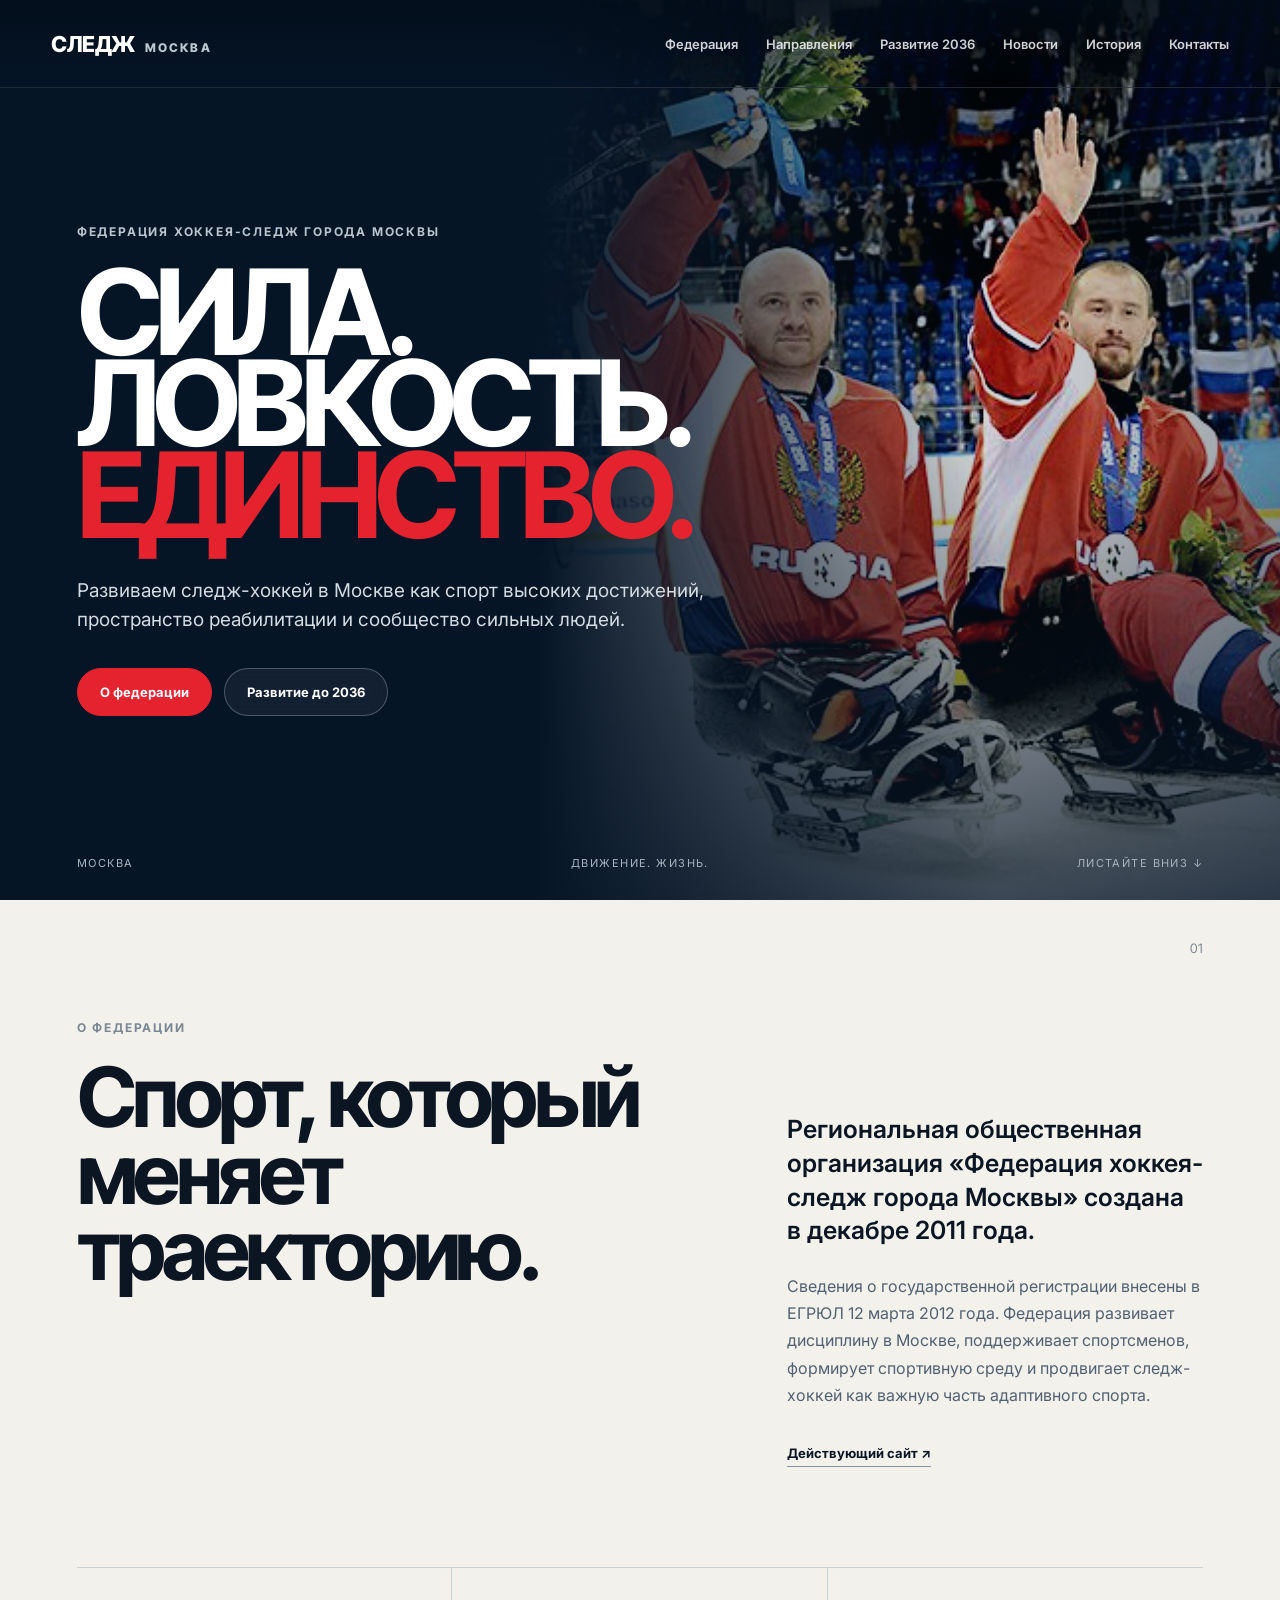
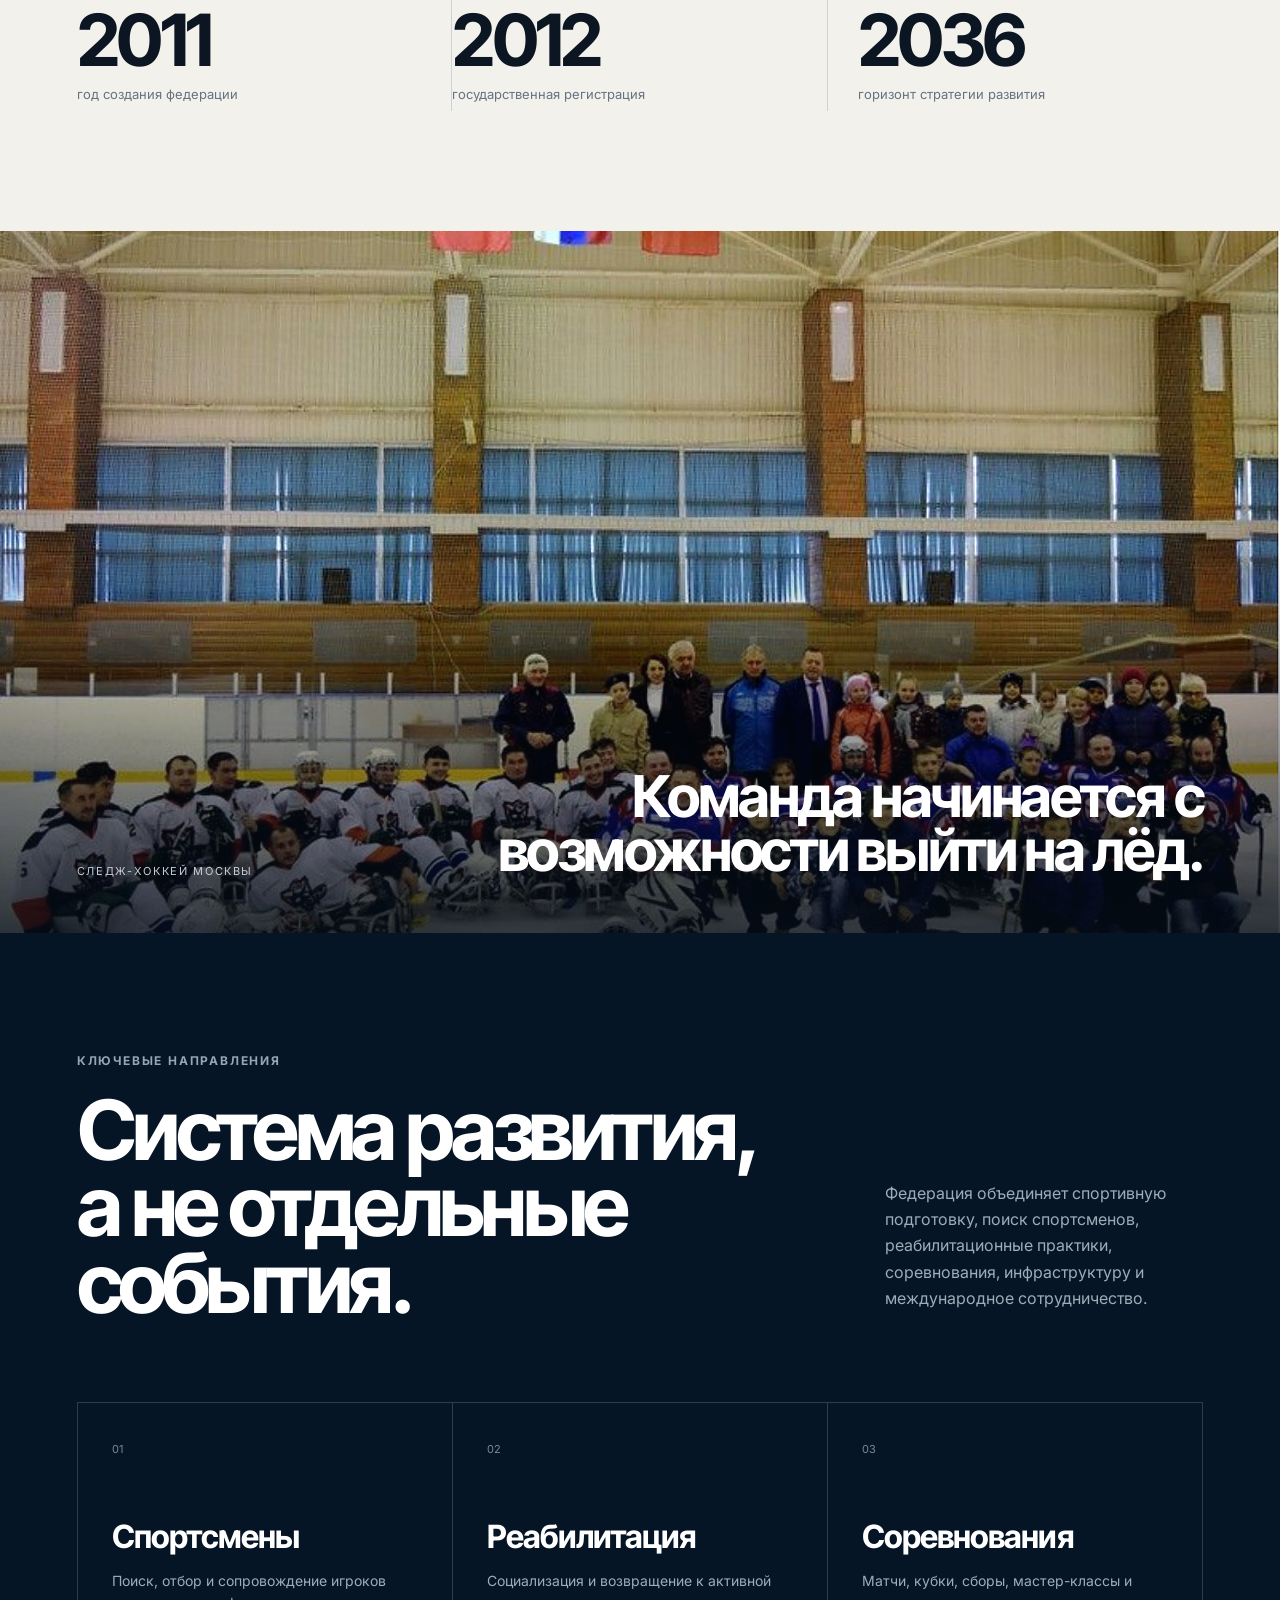
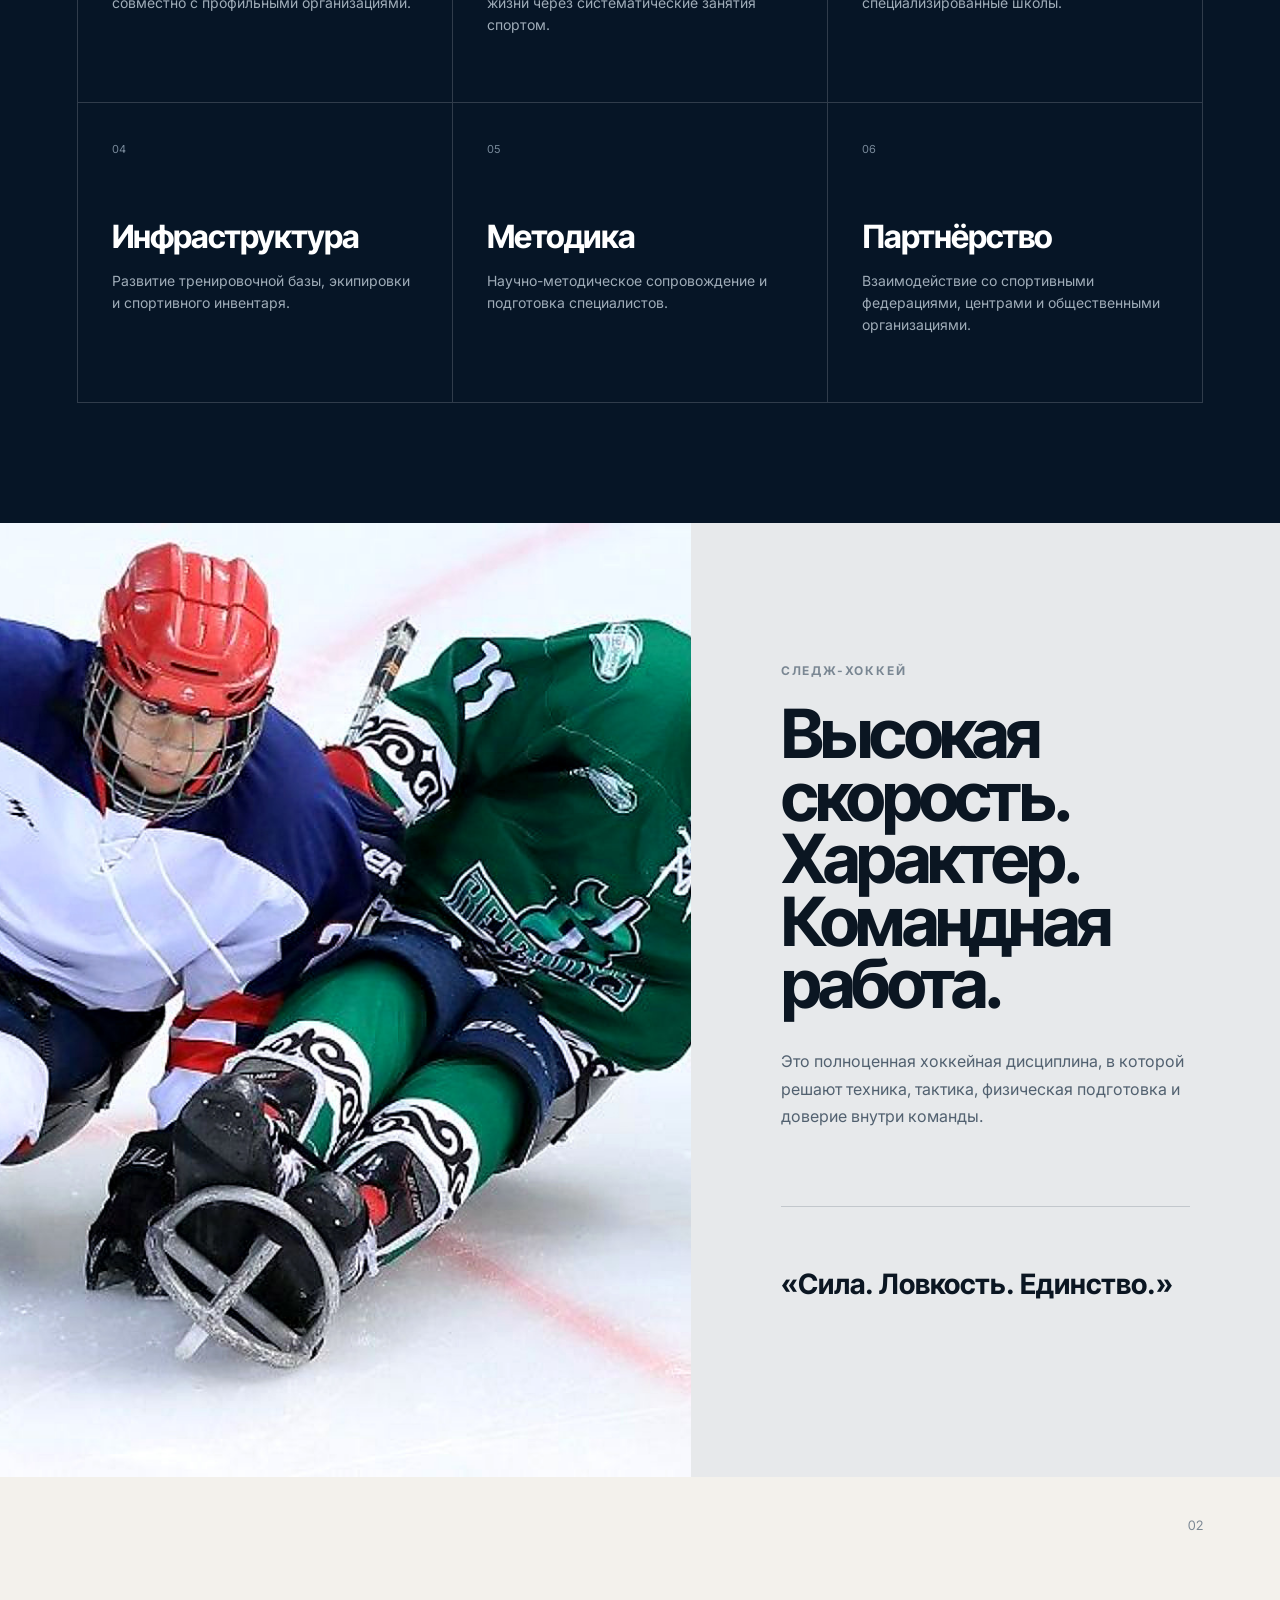
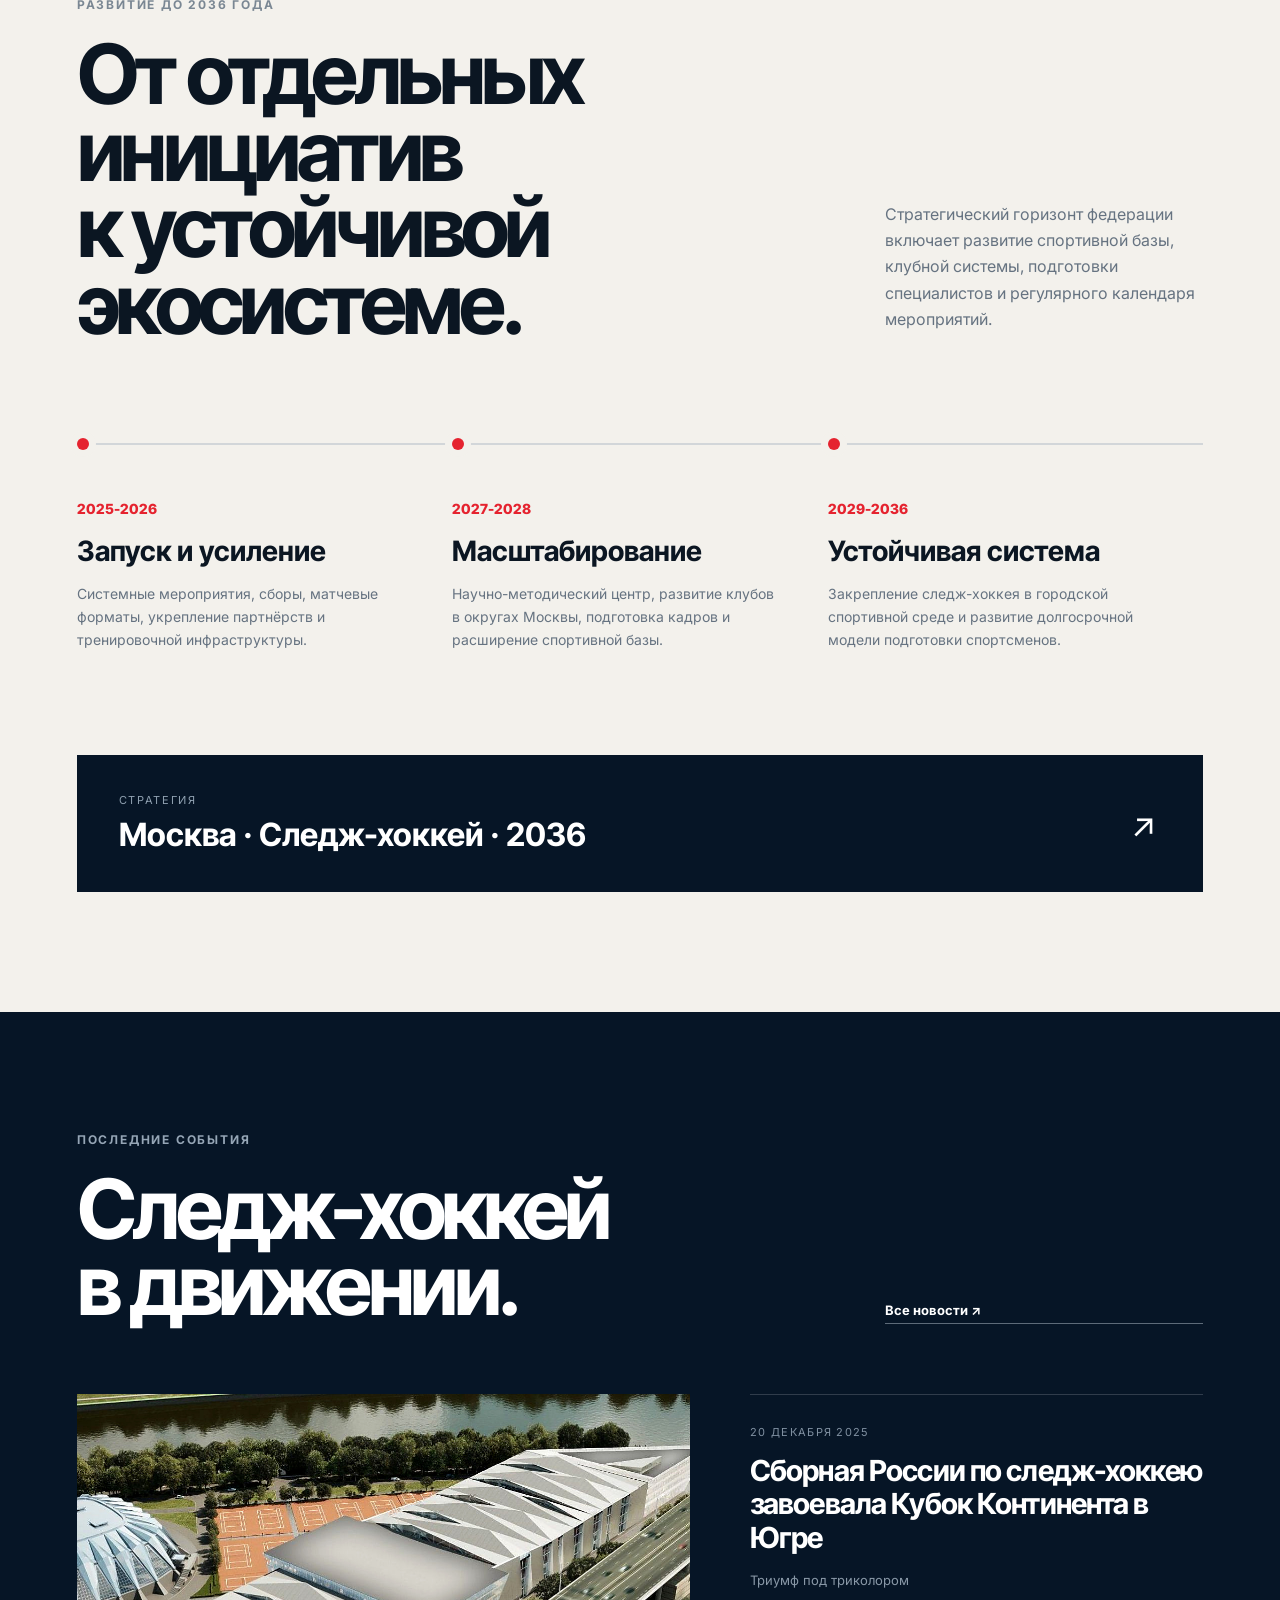
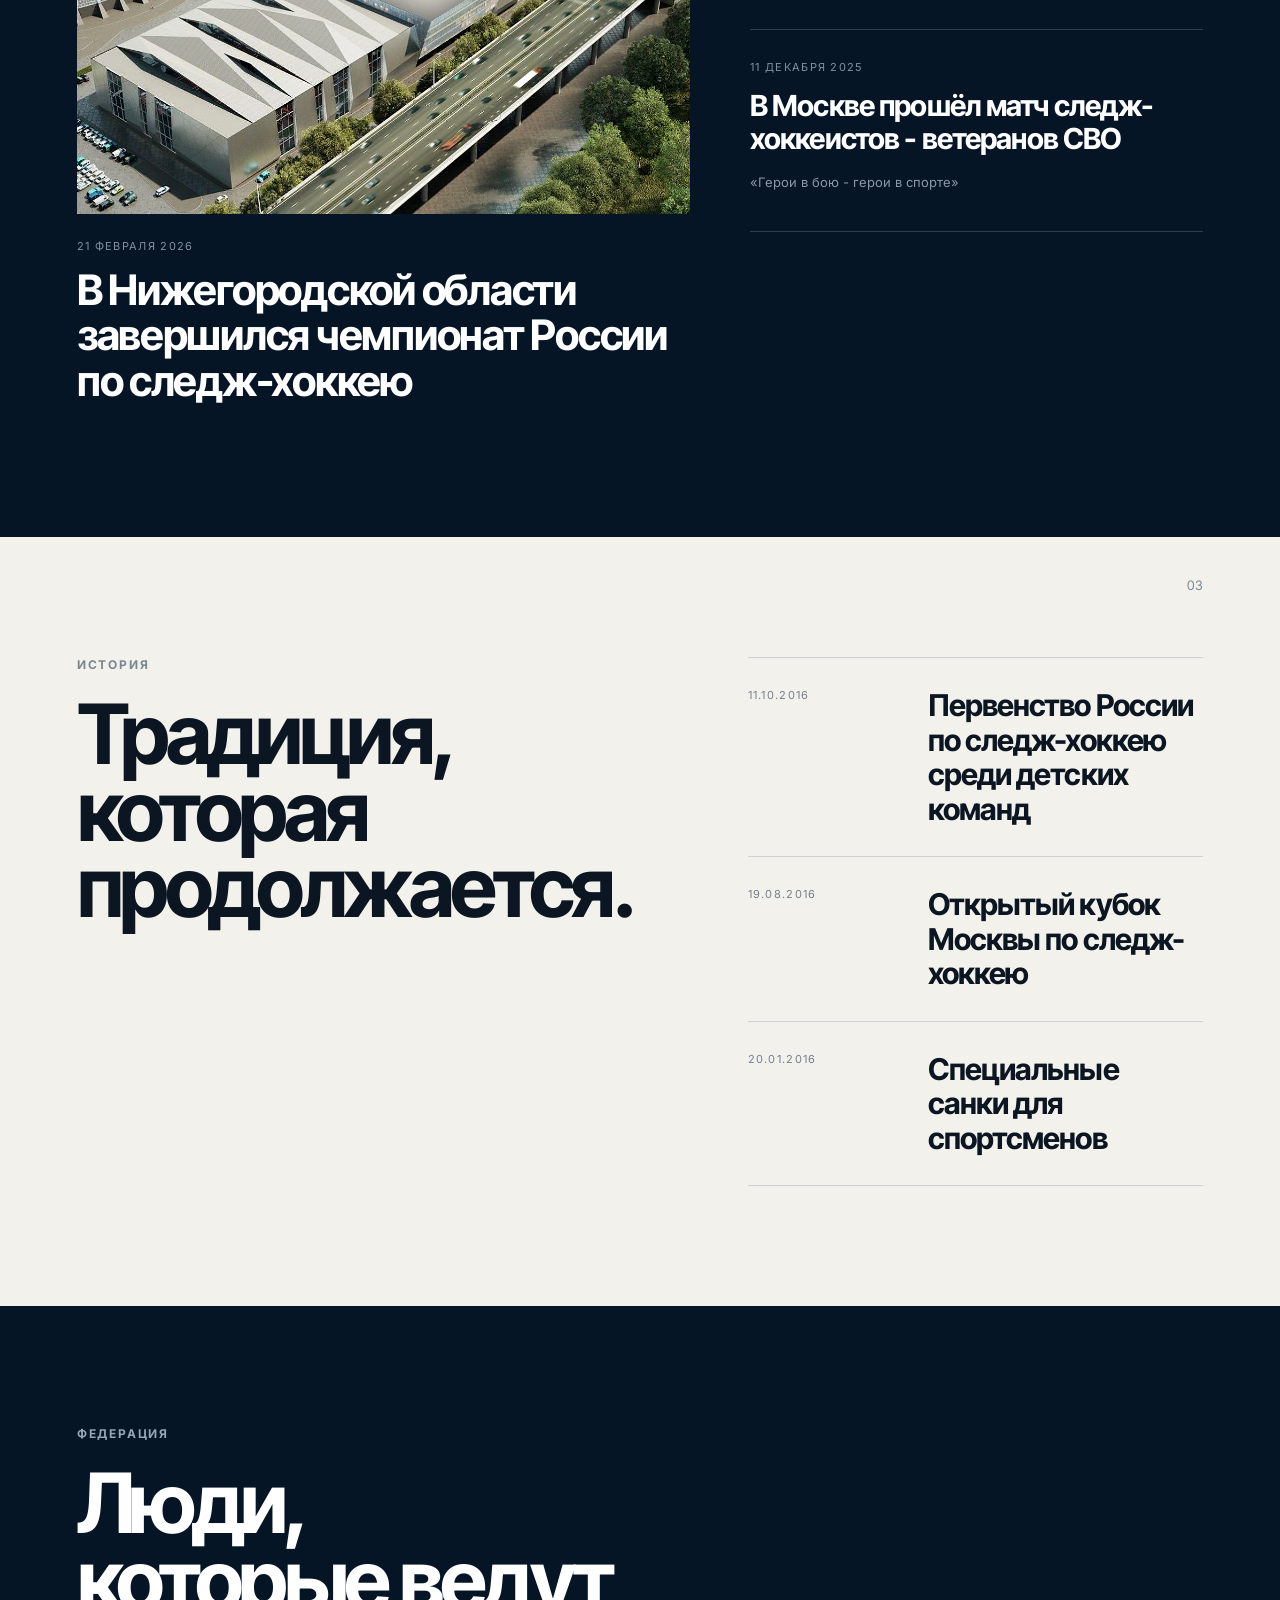
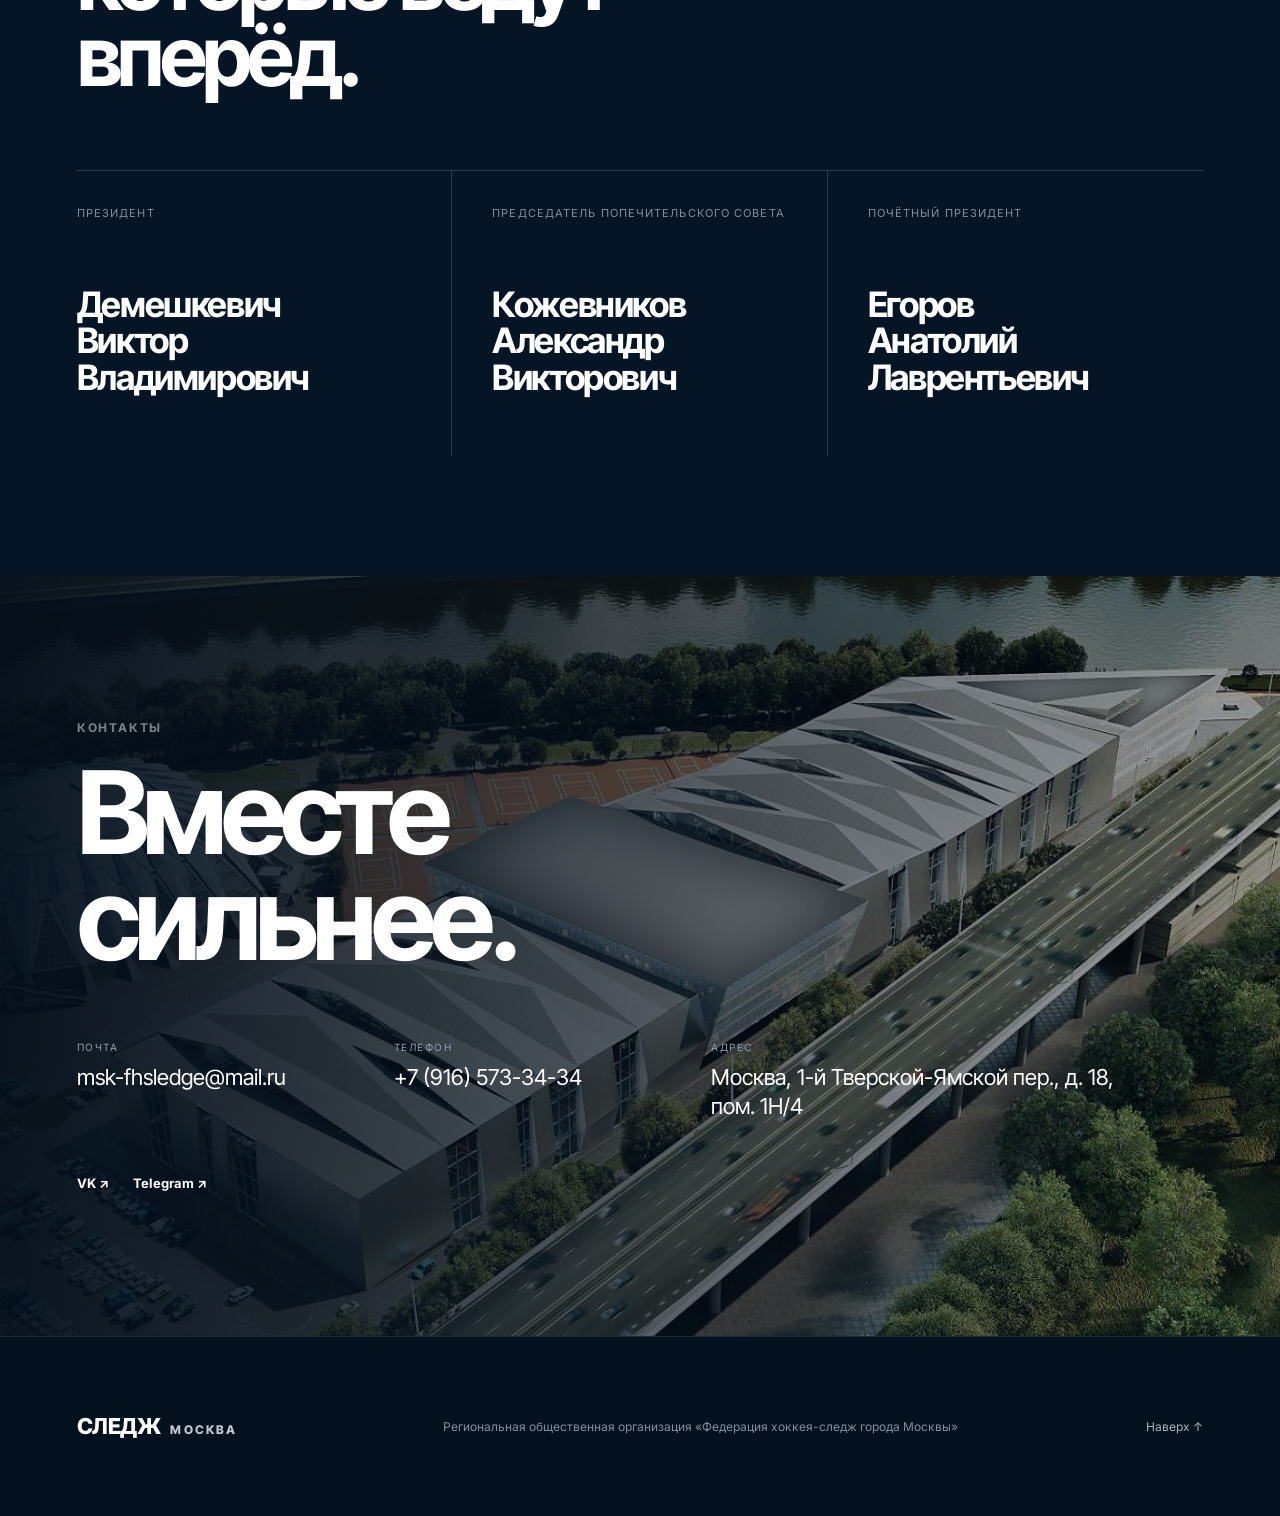
==== index.html @ ad885476 "Add files via upload" ====
<!doctype html>
<html lang="ru">
<head>
  <meta charset="utf-8">
  <meta name="viewport" content="width=device-width, initial-scale=1">
  <meta name="theme-color" content="#061526">
  <meta name="description" content="Федерация хоккея-следж города Москвы. Спорт, развитие, равные возможности.">
  <title>Федерация хоккея-следж города Москвы</title>
  <link rel="preconnect" href="https://fonts.googleapis.com">
  <link rel="preconnect" href="https://fonts.gstatic.com" crossorigin>
  <link href="https://fonts.googleapis.com/css2?family=Inter:wght@400;500;600;700&family=Inter+Tight:wght@500;600;700;800&display=swap" rel="stylesheet">
  <link rel="stylesheet" href="style.css">
</head>
<body>
  <header class="site-header" id="top">
    <a class="brand" href="#top" aria-label="На главную">
      <span class="brand-mark">СЛЕДЖ</span>
      <span class="brand-sub">МОСКВА</span>
    </a>
    <button class="menu-toggle" aria-label="Открыть меню" aria-expanded="false">
      <span></span><span></span>
    </button>
    <nav class="nav">
      <a href="#federation">Федерация</a>
      <a href="#directions">Направления</a>
      <a href="#development">Развитие 2036</a>
      <a href="#news">Новости</a>
      <a href="#history">История</a>
      <a href="#contacts">Контакты</a>
    </nav>
  </header>

  <main>
    <section class="hero">
      <div class="hero-media">
        <img src="hero.jpeg" alt="Следж-хоккей">
        <div class="hero-shade"></div>
      </div>
      <div class="hero-content reveal">
        <div class="eyebrow">Федерация хоккея-следж города Москвы</div>
        <h1>Сила.<br>Ловкость.<br><span>Единство.</span></h1>
        <p class="hero-lead">Развиваем следж-хоккей в Москве как спорт высоких достижений, пространство реабилитации и сообщество сильных людей.</p>
        <div class="hero-actions">
          <a class="btn btn-primary" href="#federation">О федерации</a>
          <a class="btn btn-ghost" href="#development">Развитие до 2036</a>
        </div>
      </div>
      <div class="hero-bottom">
        <span>Москва</span>
        <span>Движение. Жизнь.</span>
        <span class="scroll-note">Листайте вниз ↓</span>
      </div>
    </section>

    <section class="statement section-light" id="federation">
      <div class="section-number">01</div>
      <div class="statement-grid">
        <div class="reveal">
          <div class="kicker">О федерации</div>
          <h2>Спорт, который<br>меняет траекторию.</h2>
        </div>
        <div class="statement-copy reveal">
          <p class="lead">Региональная общественная организация «Федерация хоккея-следж города Москвы» создана в декабре 2011 года.</p>
          <p>Сведения о государственной регистрации внесены в ЕГРЮЛ 12 марта 2012 года. Федерация развивает дисциплину в Москве, поддерживает спортсменов, формирует спортивную среду и продвигает следж-хоккей как важную часть адаптивного спорта.</p>
          <a class="text-link" href="https://следж-хоккей-москва.рф" target="_blank" rel="noopener">Действующий сайт ↗</a>
        </div>
      </div>

      <div class="facts reveal">
        <article><strong>2011</strong><span>год создания федерации</span></article>
        <article><strong>2012</strong><span>государственная регистрация</span></article>
        <article><strong>2036</strong><span>горизонт стратегии развития</span></article>
      </div>
    </section>

    <section class="image-break">
      <img src="team.jpeg" alt="Команда следж-хоккея">
      <div class="image-break-caption reveal">
        <span>Следж-хоккей Москвы</span>
        <strong>Команда начинается с возможности выйти на лёд.</strong>
      </div>
    </section>

    <section class="directions section-dark" id="directions">
      <div class="section-head reveal">
        <div>
          <div class="kicker">Ключевые направления</div>
          <h2>Система развития,<br>а не отдельные события.</h2>
        </div>
        <p>Федерация объединяет спортивную подготовку, поиск спортсменов, реабилитационные практики, соревнования, инфраструктуру и международное сотрудничество.</p>
      </div>

      <div class="direction-grid">
        <article class="direction-card reveal"><span>01</span><h3>Спортсмены</h3><p>Поиск, отбор и сопровождение игроков совместно с профильными организациями.</p></article>
        <article class="direction-card reveal"><span>02</span><h3>Реабилитация</h3><p>Социализация и возвращение к активной жизни через систематические занятия спортом.</p></article>
        <article class="direction-card reveal"><span>03</span><h3>Соревнования</h3><p>Матчи, кубки, сборы, мастер-классы и специализированные школы.</p></article>
        <article class="direction-card reveal"><span>04</span><h3>Инфраструктура</h3><p>Развитие тренировочной базы, экипировки и спортивного инвентаря.</p></article>
        <article class="direction-card reveal"><span>05</span><h3>Методика</h3><p>Научно-методическое сопровождение и подготовка специалистов.</p></article>
        <article class="direction-card reveal"><span>06</span><h3>Партнёрство</h3><p>Взаимодействие со спортивными федерациями, центрами и общественными организациями.</p></article>
      </div>
    </section>

    <section class="feature-split">
      <div class="feature-image">
        <img src="action.jpeg" alt="Игра в следж-хоккей">
      </div>
      <div class="feature-copy reveal">
        <div class="kicker">Следж-хоккей</div>
        <h2>Высокая скорость.<br>Характер.<br>Командная работа.</h2>
        <p>Это полноценная хоккейная дисциплина, в которой решают техника, тактика, физическая подготовка и доверие внутри команды.</p>
        <div class="feature-line"></div>
        <p class="feature-quote">«Сила. Ловкость. Единство.»</p>
      </div>
    </section>

    <section class="development section-light" id="development">
      <div class="section-number">02</div>
      <div class="section-head reveal">
        <div>
          <div class="kicker">Развитие до 2036 года</div>
          <h2>От отдельных инициатив<br>к устойчивой экосистеме.</h2>
        </div>
        <p>Стратегический горизонт федерации включает развитие спортивной базы, клубной системы, подготовки специалистов и регулярного календаря мероприятий.</p>
      </div>

      <div class="timeline reveal">
        <div class="timeline-line"></div>
        <article>
          <span class="year">2025-2026</span>
          <h3>Запуск и усиление</h3>
          <p>Системные мероприятия, сборы, матчевые форматы, укрепление партнёрств и тренировочной инфраструктуры.</p>
        </article>
        <article>
          <span class="year">2027-2028</span>
          <h3>Масштабирование</h3>
          <p>Научно-методический центр, развитие клубов в округах Москвы, подготовка кадров и расширение спортивной базы.</p>
        </article>
        <article>
          <span class="year">2029-2036</span>
          <h3>Устойчивая система</h3>
          <p>Закрепление следж-хоккея в городской спортивной среде и развитие долгосрочной модели подготовки спортсменов.</p>
        </article>
      </div>

      <a class="strategy-banner reveal" href="#contacts">
        <div>
          <span>Стратегия</span>
          <strong>Москва · Следж-хоккей · 2036</strong>
        </div>
        <span class="strategy-arrow">↗</span>
      </a>
    </section>

    <section class="news section-dark" id="news">
      <div class="section-head reveal">
        <div>
          <div class="kicker">Последние события</div>
          <h2>Следж-хоккей<br>в движении.</h2>
        </div>
        <a class="text-link inverse" href="https://следж-хоккей-москва.рф/category/novosti/" target="_blank" rel="noopener">Все новости ↗</a>
      </div>
      <div class="news-grid">
        <article class="news-main reveal">
          <div class="news-image"><img src="arena.jpeg" alt="Ледовая арена"></div>
          <div class="news-meta">21 февраля 2026</div>
          <h3>В Нижегородской области завершился чемпионат России по следж-хоккею</h3>
        </article>
        <div class="news-side">
          <article class="news-card reveal">
            <div class="news-meta">20 декабря 2025</div>
            <h3>Сборная России по следж-хоккею завоевала Кубок Континента в Югре</h3>
            <span>Триумф под триколором</span>
          </article>
          <article class="news-card reveal">
            <div class="news-meta">11 декабря 2025</div>
            <h3>В Москве прошёл матч следж-хоккеистов - ветеранов СВО</h3>
            <span>«Герои в бою - герои в спорте»</span>
          </article>
        </div>
      </div>
    </section>

    <section class="history section-light" id="history">
      <div class="section-number">03</div>
      <div class="history-layout">
        <div class="reveal">
          <div class="kicker">История</div>
          <h2>Традиция,<br>которая продолжается.</h2>
        </div>
        <div class="history-list">
          <article class="reveal">
            <span>11.10.2016</span>
            <h3>Первенство России по следж-хоккею среди детских команд</h3>
          </article>
          <article class="reveal">
            <span>19.08.2016</span>
            <h3>Открытый кубок Москвы по следж-хоккею</h3>
          </article>
          <article class="reveal">
            <span>20.01.2016</span>
            <h3>Специальные санки для спортсменов</h3>
          </article>
        </div>
      </div>
    </section>

    <section class="leadership section-dark">
      <div class="section-head reveal">
        <div>
          <div class="kicker">Федерация</div>
          <h2>Люди,<br>которые ведут вперёд.</h2>
        </div>
      </div>
      <div class="people-grid">
        <article class="person reveal"><span>Президент</span><h3>Демешкевич<br>Виктор Владимирович</h3></article>
        <article class="person reveal"><span>Председатель Попечительского совета</span><h3>Кожевников<br>Александр Викторович</h3></article>
        <article class="person reveal"><span>Почётный президент</span><h3>Егоров<br>Анатолий Лаврентьевич</h3></article>
      </div>
    </section>

    <section class="contact-hero" id="contacts">
      <img src="arena.jpeg" alt="Ледовая арена">
      <div class="contact-overlay"></div>
      <div class="contact-inner reveal">
        <div class="kicker">Контакты</div>
        <h2>Вместе<br>сильнее.</h2>
        <div class="contact-grid">
          <div><span>Почта</span><a href="mailto:msk-fhsledge@mail.ru">msk-fhsledge@mail.ru</a></div>
          <div><span>Телефон</span><a href="tel:+79165733434">+7 (916) 573-34-34</a></div>
          <div><span>Адрес</span><p>Москва, 1-й Тверской-Ямской пер., д. 18, пом. 1Н/4</p></div>
        </div>
        <div class="socials">
          <a href="https://vk.com/sledgehockeymoscow" target="_blank" rel="noopener">VK ↗</a>
          <a href="https://t.me/sledgehockeymoscow" target="_blank" rel="noopener">Telegram ↗</a>
        </div>
      </div>
    </section>
  </main>

  <footer>
    <a class="brand footer-brand" href="#top"><span class="brand-mark">СЛЕДЖ</span><span class="brand-sub">МОСКВА</span></a>
    <p>Региональная общественная организация «Федерация хоккея-следж города Москвы»</p>
    <a href="#top">Наверх ↑</a>
  </footer>
  <script src="script.js"></script>
</body>
</html>
---- style.css ----
:root{
  --navy:#061526;
  --navy2:#0a213b;
  --paper:#f3f1ec;
  --white:#ffffff;
  --red:#e5232f;
  --muted:#a9b4c0;
  --ink:#0b1622;
  --line:rgba(255,255,255,.17);
  --max:1440px;
}
*{box-sizing:border-box}
html{scroll-behavior:smooth}
body{margin:0;background:var(--navy);color:var(--white);font-family:Inter,Arial,sans-serif;overflow-x:hidden}
a{color:inherit;text-decoration:none}
img{display:block;width:100%;height:100%;object-fit:cover}
.site-header{position:fixed;z-index:1000;top:0;left:0;width:100%;height:88px;display:flex;align-items:center;justify-content:space-between;padding:0 4vw;border-bottom:1px solid rgba(255,255,255,.12);transition:.35s;background:linear-gradient(180deg,rgba(2,12,23,.7),rgba(2,12,23,0))}
.site-header.scrolled{height:72px;background:rgba(6,21,38,.92);backdrop-filter:blur(18px)}
.brand{display:flex;align-items:baseline;gap:10px;font-family:"Inter Tight",sans-serif;font-weight:800;letter-spacing:-.03em}
.brand-mark{font-size:22px}.brand-sub{font-size:12px;letter-spacing:.18em;color:#bdc8d3}
.nav{display:flex;gap:28px;font-size:13px;font-weight:600}
.nav a{opacity:.82;transition:.25s}.nav a:hover{opacity:1;color:#fff}
.menu-toggle{display:none;background:none;border:0;width:42px;height:42px;padding:8px}
.menu-toggle span{display:block;height:1px;background:white;margin:8px 0}

.hero{min-height:100vh;position:relative;display:flex;align-items:center;padding:140px 6vw 100px;overflow:hidden}
.hero-media{position:absolute;inset:0 0 0 42%;z-index:0}
.hero-media img{filter:saturate(.82) contrast(1.06)}
.hero-shade{position:absolute;inset:0;background:linear-gradient(90deg,var(--navy) 0%,rgba(6,21,38,.78) 18%,rgba(6,21,38,.16) 62%,rgba(6,21,38,.42) 100%),linear-gradient(0deg,rgba(6,21,38,.75),transparent 50%)}
.hero-content{position:relative;z-index:2;width:min(820px,66vw)}
.eyebrow,.kicker{text-transform:uppercase;letter-spacing:.15em;font-size:12px;font-weight:700;color:#bac5d0}
.hero h1{font-family:"Inter Tight",sans-serif;font-size:clamp(72px,9.3vw,160px);line-height:.77;letter-spacing:-.065em;margin:28px 0 34px;text-transform:uppercase}
.hero h1 span{color:var(--red)}
.hero-lead{max-width:650px;font-size:19px;line-height:1.55;color:#d4dbe2}
.hero-actions{display:flex;gap:12px;margin-top:34px}
.btn{padding:15px 22px;border-radius:999px;font-size:13px;font-weight:700;border:1px solid rgba(255,255,255,.25)}
.btn-primary{background:var(--red);border-color:var(--red)}
.btn-ghost{background:rgba(255,255,255,.05);backdrop-filter:blur(8px)}
.hero-bottom{position:absolute;z-index:2;bottom:30px;left:6vw;right:6vw;display:grid;grid-template-columns:1fr 1fr 1fr;font-size:11px;text-transform:uppercase;letter-spacing:.13em;color:#a9b4c0}.hero-bottom span:nth-child(2){text-align:center}.scroll-note{text-align:right}

.section-light{background:var(--paper);color:var(--ink)}
.section-dark{background:var(--navy);color:white}
.statement,.directions,.development,.news,.history,.leadership{padding:120px 6vw;position:relative}
.section-number{position:absolute;right:6vw;top:40px;font-family:"Inter Tight";font-size:13px;color:#7a8793}
.statement-grid{max-width:var(--max);margin:auto;display:grid;grid-template-columns:1.05fr .75fr;gap:10vw;align-items:start}
.kicker{color:#7a8793;margin-bottom:24px}
.section-dark .kicker{color:#96a6b6}
h2{font-family:"Inter Tight",sans-serif;font-size:clamp(48px,6.5vw,104px);line-height:.92;letter-spacing:-.055em;margin:0}
.statement-copy{padding-top:68px;max-width:610px}
.statement-copy p{font-size:16px;line-height:1.7;color:#526170}
.statement-copy .lead{font-size:25px;line-height:1.35;color:var(--ink);font-weight:600}
.text-link{display:inline-block;margin-top:20px;font-weight:700;font-size:13px;border-bottom:1px solid #8793a0;padding-bottom:5px}
.text-link.inverse{border-color:#5d6b79}
.facts{max-width:var(--max);margin:100px auto 0;display:grid;grid-template-columns:repeat(3,1fr);border-top:1px solid #cdd2d6}
.facts article{padding:28px 30px 8px 0;border-right:1px solid #cdd2d6}
.facts article:last-child{border-right:0;padding-left:30px}
.facts strong{display:block;font-family:"Inter Tight";font-size:72px;letter-spacing:-.05em}
.facts span{font-size:13px;color:#657381}

.image-break{height:78vh;min-height:650px;position:relative}
.image-break:after{content:"";position:absolute;inset:0;background:linear-gradient(0deg,rgba(4,13,23,.8),transparent 55%)}
.image-break-caption{position:absolute;z-index:2;left:6vw;right:6vw;bottom:55px;display:flex;justify-content:space-between;align-items:end}
.image-break-caption span{text-transform:uppercase;font-size:11px;letter-spacing:.15em;color:#c4ced8}
.image-break-caption strong{max-width:750px;text-align:right;font-family:"Inter Tight";font-size:clamp(32px,4.5vw,70px);line-height:.95;letter-spacing:-.04em}

.section-head{max-width:var(--max);margin:auto;display:grid;grid-template-columns:1fr .45fr;gap:8vw;align-items:end}
.section-head>p{font-size:16px;line-height:1.65;color:#9facb8;margin:0 0 10px}
.section-light .section-head>p{color:#667381}
.direction-grid{max-width:var(--max);margin:80px auto 0;display:grid;grid-template-columns:repeat(3,1fr);border-top:1px solid var(--line);border-left:1px solid var(--line)}
.direction-card{min-height:300px;padding:34px;border-right:1px solid var(--line);border-bottom:1px solid var(--line);transition:.35s}
.direction-card:hover{background:#0b2440;transform:translateY(-4px)}
.direction-card>span{font-size:11px;color:#778899}
.direction-card h3{font-family:"Inter Tight";font-size:32px;margin:60px 0 14px;letter-spacing:-.03em}
.direction-card p{color:#9facb8;line-height:1.6;font-size:14px;max-width:340px}

.feature-split{display:grid;grid-template-columns:1.08fr .92fr;min-height:850px;background:#e7e9eb;color:var(--ink)}
.feature-image{min-height:700px}
.feature-copy{padding:11vw 7vw;display:flex;flex-direction:column;justify-content:center}
.feature-copy h2{font-size:clamp(48px,5.3vw,82px)}
.feature-copy>p{margin-top:34px;color:#526170;line-height:1.7;max-width:600px}
.feature-line{height:1px;background:#c2c7cc;margin:60px 0 20px}
.feature-quote{font-family:"Inter Tight";font-size:28px!important;color:var(--ink)!important;font-weight:700}

.timeline{max-width:var(--max);margin:90px auto 0;display:grid;grid-template-columns:repeat(3,1fr);position:relative;padding-top:35px}
.timeline-line{position:absolute;top:10px;left:0;right:0;height:2px;background:#d2d6d9}
.timeline article{padding:30px 50px 20px 0;position:relative}
.timeline article:before{content:"";position:absolute;width:12px;height:12px;border-radius:50%;background:var(--red);top:-30px;left:0;box-shadow:0 0 0 7px var(--paper)}
.year{font-family:"Inter Tight";font-size:14px;font-weight:800;color:var(--red)}
.timeline h3{font-family:"Inter Tight";font-size:28px;margin:16px 0 12px}
.timeline p{font-size:14px;line-height:1.65;color:#667381}
.strategy-banner{max-width:var(--max);margin:70px auto 0;background:var(--navy);color:white;padding:38px 42px;display:flex;justify-content:space-between;align-items:center;transition:.3s}
.strategy-banner:hover{background:#0a213b}
.strategy-banner span{display:block;font-size:11px;text-transform:uppercase;letter-spacing:.15em;color:#8fa0b0}
.strategy-banner strong{display:block;font-family:"Inter Tight";font-size:32px;margin-top:8px}
.strategy-arrow{font-size:34px!important;color:white!important}

.news-grid{max-width:var(--max);margin:70px auto 0;display:grid;grid-template-columns:1.15fr .85fr;gap:60px}
.news-image{height:420px;overflow:hidden}
.news-main img{transition:transform .7s}.news-main:hover img{transform:scale(1.035)}
.news-meta{font-size:11px;letter-spacing:.12em;text-transform:uppercase;color:#8090a1;margin-top:25px}
.news-main h3,.news-card h3{font-family:"Inter Tight";letter-spacing:-.03em}
.news-main h3{font-size:42px;line-height:1.08;margin:14px 0}
.news-side{border-top:1px solid var(--line)}
.news-card{padding:30px 0 40px;border-bottom:1px solid var(--line)}
.news-card .news-meta{margin-top:0}
.news-card h3{font-size:29px;line-height:1.15;margin:15px 0}
.news-card span{font-size:13px;color:#8998a7}

.history-layout{max-width:var(--max);margin:auto;display:grid;grid-template-columns:.8fr 1.2fr;gap:9vw}
.history-list{border-top:1px solid #cdd2d6}
.history-list article{padding:30px 0;border-bottom:1px solid #cdd2d6;display:grid;grid-template-columns:150px 1fr;gap:30px}
.history-list span{font-size:11px;letter-spacing:.12em;color:#71808e}
.history-list h3{font-family:"Inter Tight";font-size:30px;line-height:1.15;margin:0;letter-spacing:-.03em}

.people-grid{max-width:var(--max);margin:75px auto 0;display:grid;grid-template-columns:repeat(3,1fr);border-top:1px solid var(--line)}
.person{padding:30px 40px 60px 0;border-right:1px solid var(--line);min-height:260px}
.person:nth-child(n+2){padding-left:40px}
.person:last-child{border-right:0}
.person span{font-size:11px;text-transform:uppercase;letter-spacing:.1em;color:#7f90a1}
.person h3{font-family:"Inter Tight";font-size:35px;line-height:1.05;margin:65px 0 0;letter-spacing:-.04em}

.contact-hero{min-height:760px;position:relative;display:flex;align-items:center;padding:110px 6vw}
.contact-hero>img{position:absolute;inset:0}
.contact-overlay{position:absolute;inset:0;background:linear-gradient(90deg,rgba(4,15,28,.96),rgba(4,15,28,.68) 48%,rgba(4,15,28,.35))}
.contact-inner{position:relative;z-index:2;max-width:var(--max);width:100%;margin:auto}
.contact-inner h2{font-size:clamp(70px,9vw,140px)}
.contact-grid{margin-top:70px;display:grid;grid-template-columns:1fr 1fr 1.5fr;gap:40px;max-width:1050px}
.contact-grid span{font-size:10px;text-transform:uppercase;letter-spacing:.15em;color:#8fa0b1;display:block;margin-bottom:10px}
.contact-grid a,.contact-grid p{font-family:"Inter Tight";font-size:22px;margin:0;line-height:1.3}
.socials{display:flex;gap:24px;margin-top:55px;font-size:13px;font-weight:700}

footer{background:#03101e;min-height:180px;padding:45px 6vw;display:grid;grid-template-columns:1fr 2fr auto;align-items:center;gap:30px;border-top:1px solid rgba(255,255,255,.1)}
footer p{font-size:12px;line-height:1.6;color:#7f90a1;max-width:520px}
footer>a:last-child{font-size:12px;color:#a8b4c0}

.reveal{opacity:0;transform:translateY(28px);transition:opacity .75s ease,transform .75s ease}
.reveal.visible{opacity:1;transform:none}

@media(max-width:980px){
  .site-header{height:72px}.menu-toggle{display:block;z-index:1002}
  .nav{position:fixed;inset:0;background:var(--navy);display:flex;flex-direction:column;justify-content:center;align-items:center;gap:24px;font-family:"Inter Tight";font-size:34px;transform:translateY(-100%);transition:.4s}
  .nav.open{transform:none}
  .hero{padding:120px 5vw 90px;align-items:flex-end}.hero-media{inset:0}.hero-shade{background:linear-gradient(0deg,var(--navy) 0%,rgba(6,21,38,.45) 65%,rgba(6,21,38,.2))}
  .hero-content{width:100%}.hero h1{font-size:clamp(64px,18vw,120px)}.hero-lead{font-size:16px;max-width:90%}
  .hero-bottom{left:5vw;right:5vw}.hero-bottom span:nth-child(2){display:none}.hero-bottom{grid-template-columns:1fr 1fr}
  .statement,.directions,.development,.news,.history,.leadership{padding:85px 5vw}
  .statement-grid,.section-head,.history-layout{grid-template-columns:1fr;gap:40px}.statement-copy{padding-top:0}
  .facts{margin-top:60px}.facts strong{font-size:50px}.direction-grid{grid-template-columns:repeat(2,1fr)}
  .feature-split{grid-template-columns:1fr}.feature-image{height:65vh}.feature-copy{padding:80px 5vw}
  .timeline{grid-template-columns:1fr;gap:0;padding-left:20px}.timeline-line{top:0;bottom:0;left:0;width:2px;height:auto}.timeline article{padding:20px 0 45px 35px}.timeline article:before{top:24px;left:-26px}
  .news-grid{grid-template-columns:1fr}.people-grid{grid-template-columns:1fr}.person,.person:nth-child(n+2){padding:30px 0;border-right:0;border-bottom:1px solid var(--line)}
  .contact-grid{grid-template-columns:1fr 1fr}.contact-grid>div:last-child{grid-column:1/-1}
  footer{grid-template-columns:1fr}
}
@media(max-width:620px){
  .hero h1{font-size:17vw}.hero-actions{flex-direction:column;align-items:flex-start}.hero-bottom{display:none}
  .facts{grid-template-columns:1fr}.facts article,.facts article:last-child{border-right:0;border-bottom:1px solid #cdd2d6;padding:20px 0}
  .image-break{height:70vh;min-height:520px}.image-break-caption{display:block}.image-break-caption strong{display:block;text-align:left;margin-top:12px;font-size:36px}
  .direction-grid{grid-template-columns:1fr}.direction-card{min-height:240px}
  .news-image{height:300px}.news-main h3{font-size:32px}.history-list article{grid-template-columns:1fr;gap:10px}
  .contact-grid{grid-template-columns:1fr}.contact-grid>div:last-child{grid-column:auto}.contact-inner h2{font-size:78px}
}
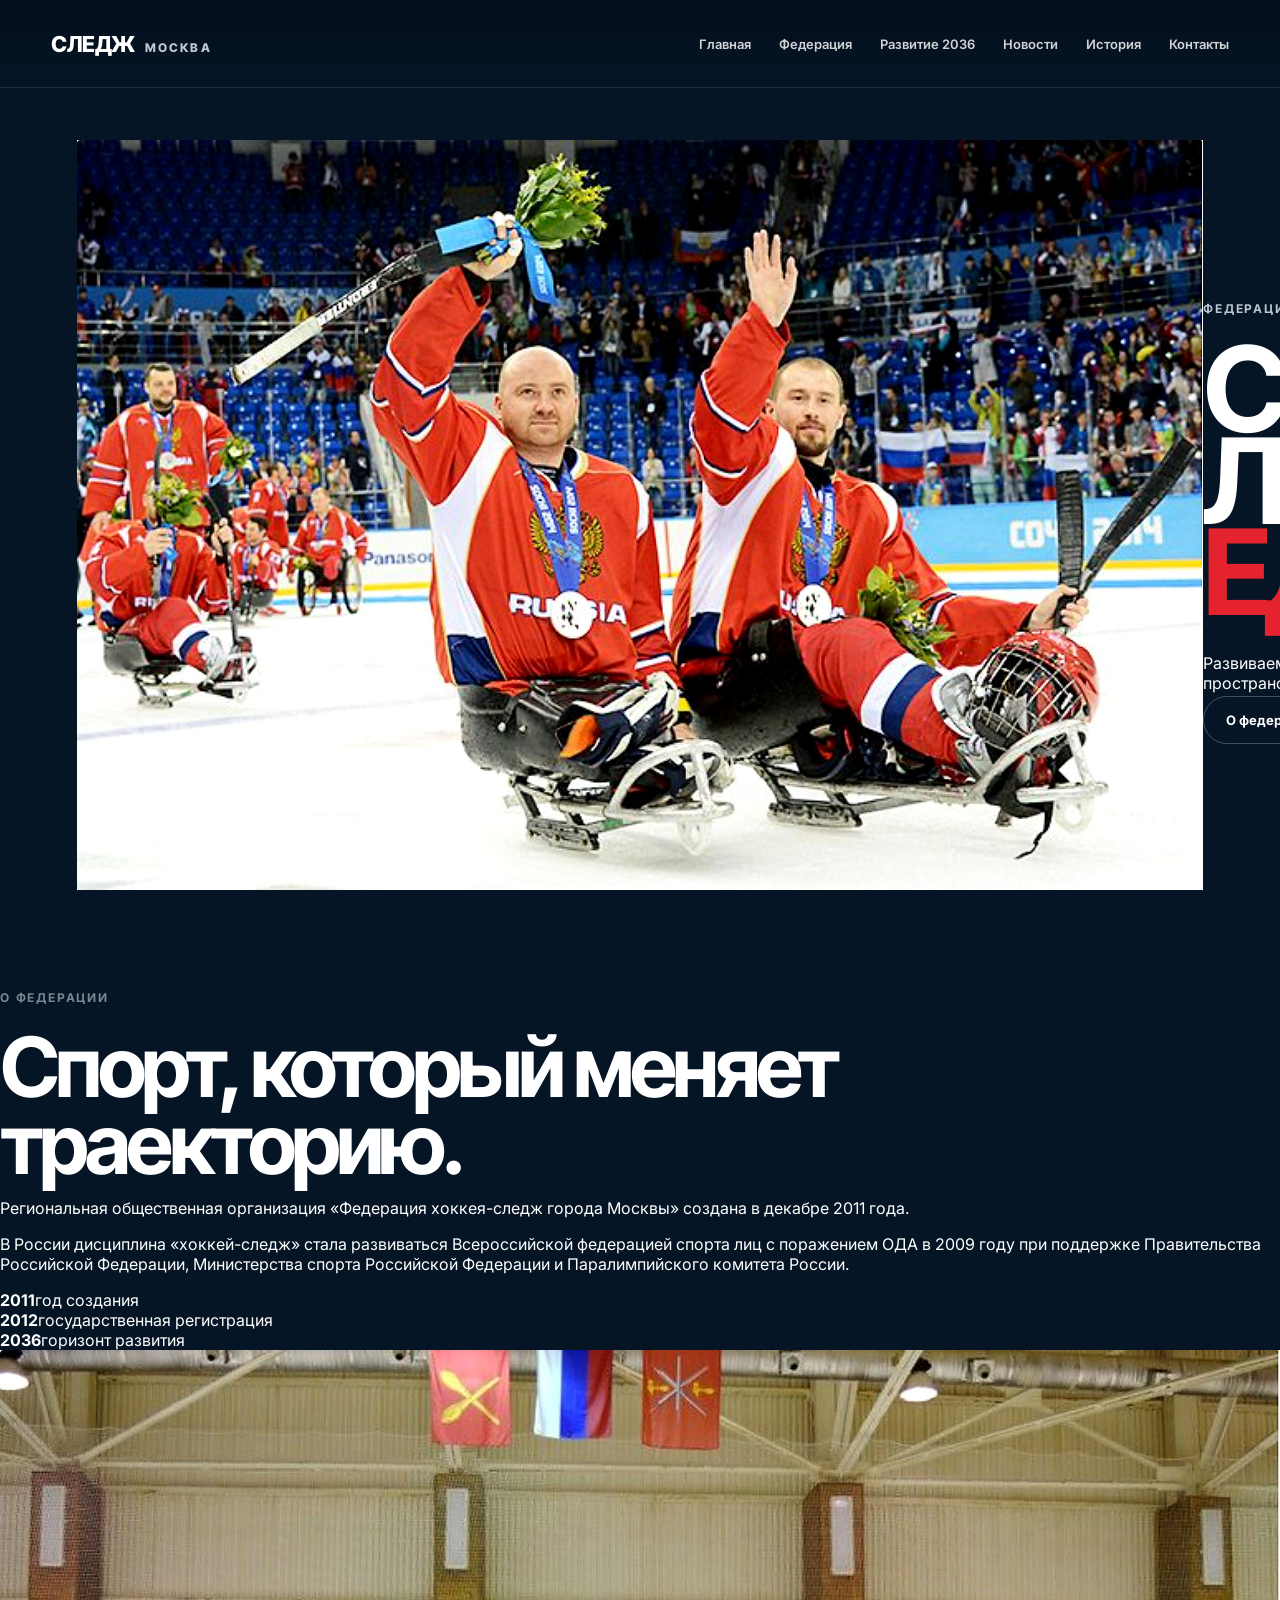
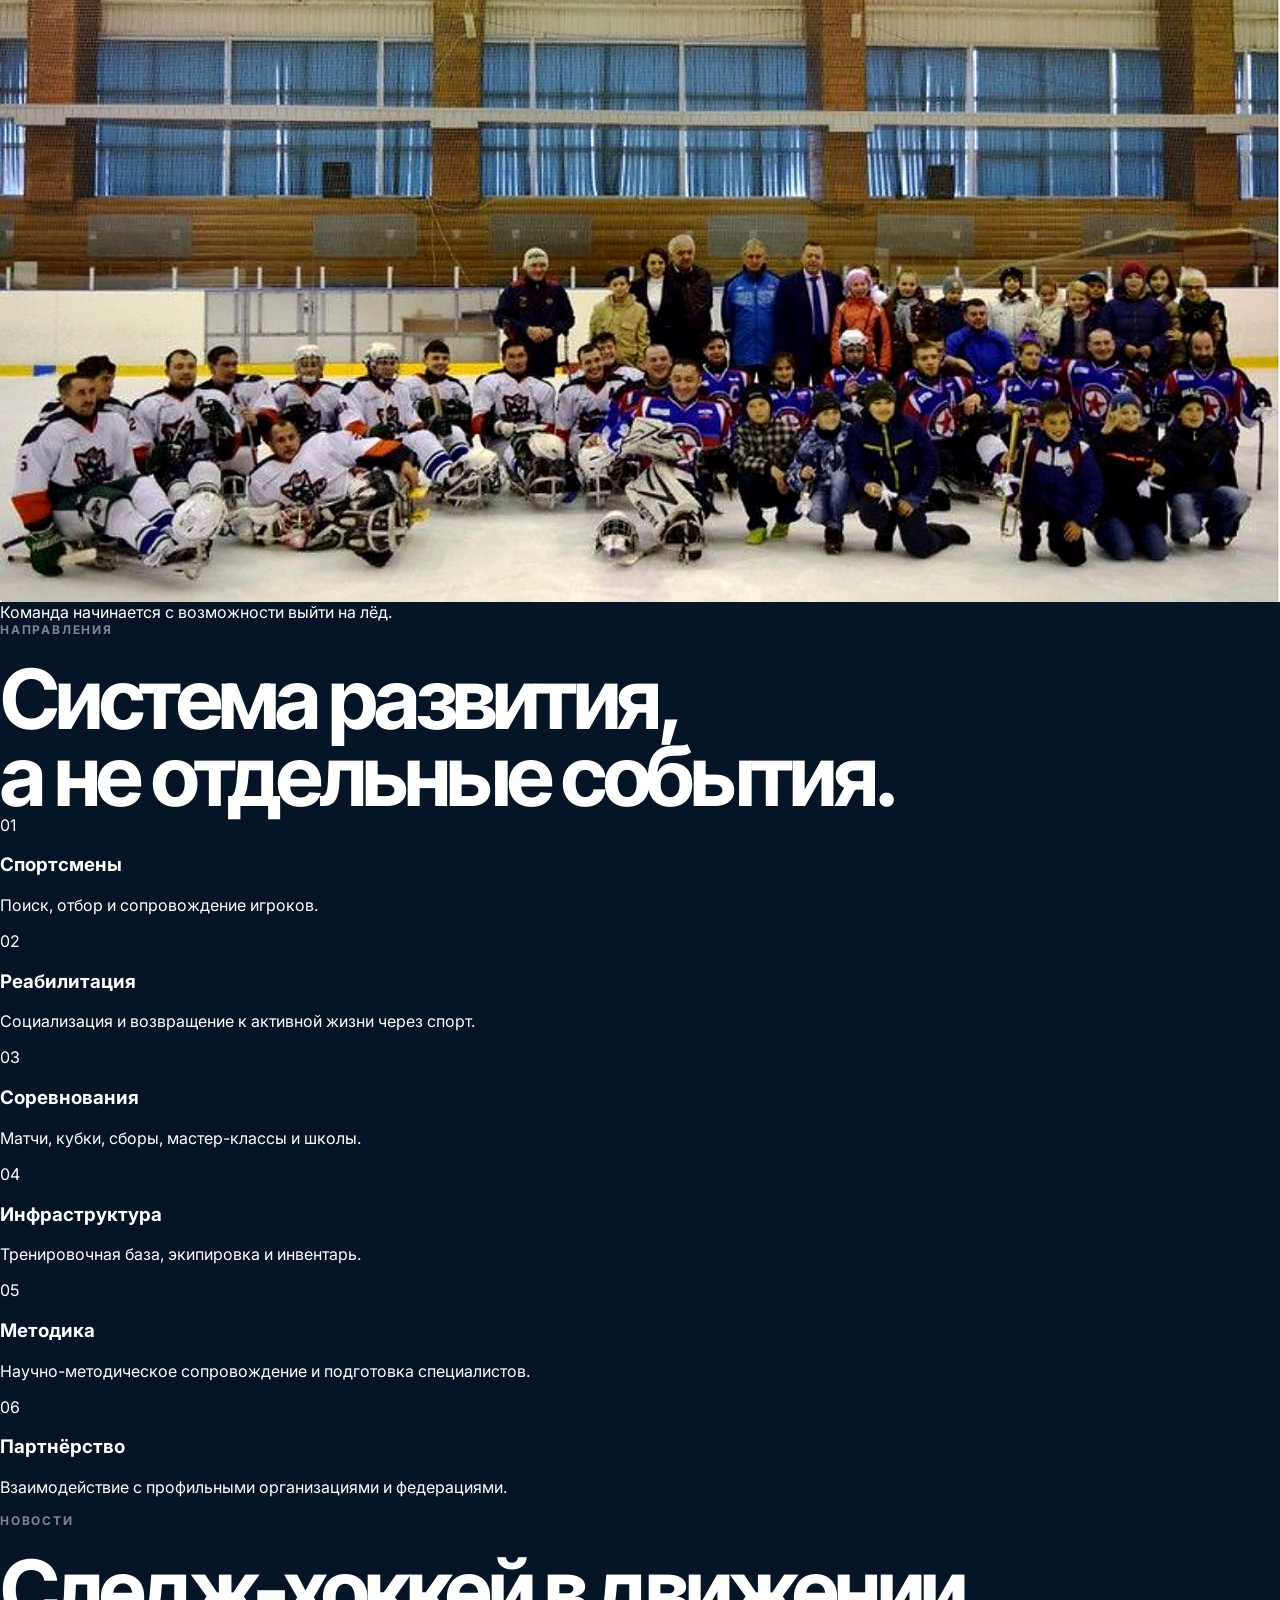
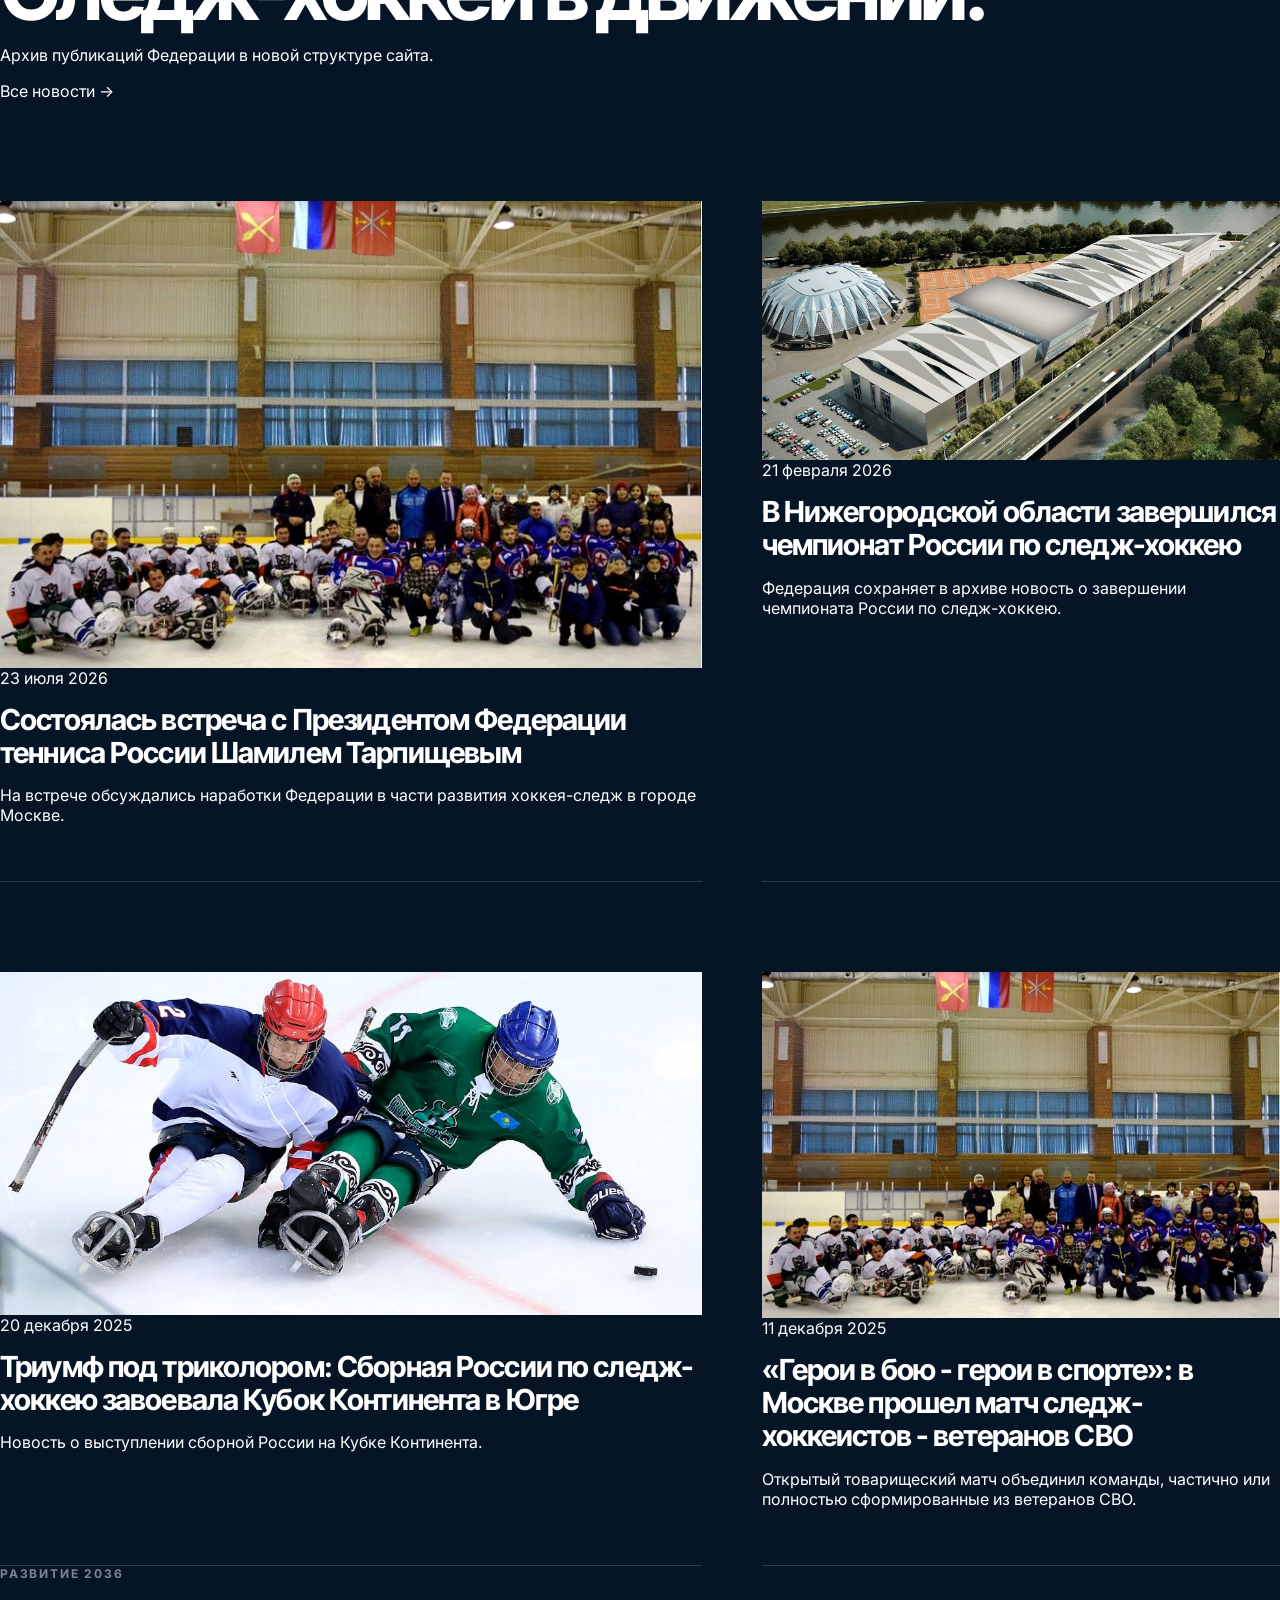
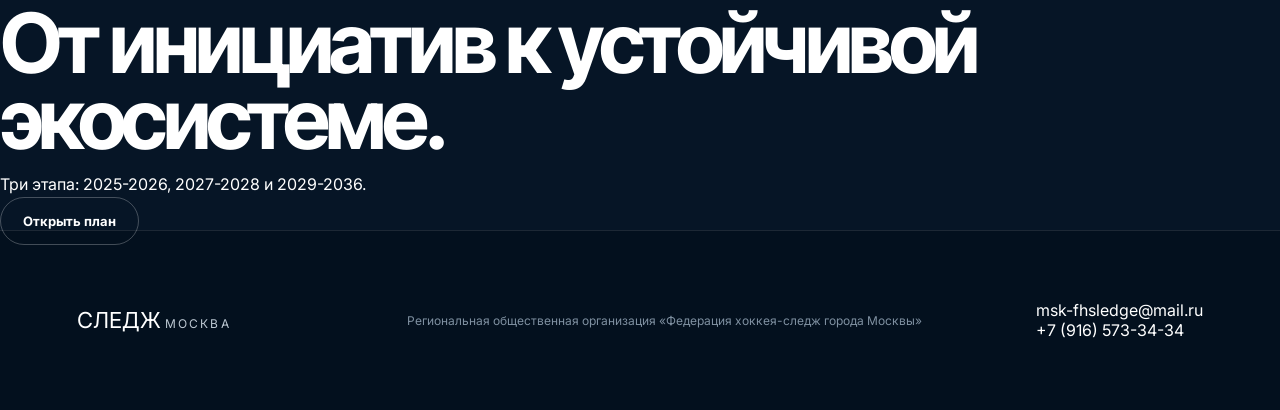
==== commit 1966e942: "Replace homepage with V2" ====
--- a/index.html
+++ b/index.html
@@ -1,247 +1 @@
-<!doctype html>
-<html lang="ru">
-<head>
-  <meta charset="utf-8">
-  <meta name="viewport" content="width=device-width, initial-scale=1">
-  <meta name="theme-color" content="#061526">
-  <meta name="description" content="Федерация хоккея-следж города Москвы. Спорт, развитие, равные возможности.">
-  <title>Федерация хоккея-следж города Москвы</title>
-  <link rel="preconnect" href="https://fonts.googleapis.com">
-  <link rel="preconnect" href="https://fonts.gstatic.com" crossorigin>
-  <link href="https://fonts.googleapis.com/css2?family=Inter:wght@400;500;600;700&family=Inter+Tight:wght@500;600;700;800&display=swap" rel="stylesheet">
-  <link rel="stylesheet" href="style.css">
-</head>
-<body>
-  <header class="site-header" id="top">
-    <a class="brand" href="#top" aria-label="На главную">
-      <span class="brand-mark">СЛЕДЖ</span>
-      <span class="brand-sub">МОСКВА</span>
-    </a>
-    <button class="menu-toggle" aria-label="Открыть меню" aria-expanded="false">
-      <span></span><span></span>
-    </button>
-    <nav class="nav">
-      <a href="#federation">Федерация</a>
-      <a href="#directions">Направления</a>
-      <a href="#development">Развитие 2036</a>
-      <a href="#news">Новости</a>
-      <a href="#history">История</a>
-      <a href="#contacts">Контакты</a>
-    </nav>
-  </header>
-
-  <main>
-    <section class="hero">
-      <div class="hero-media">
-        <img src="hero.jpeg" alt="Следж-хоккей">
-        <div class="hero-shade"></div>
-      </div>
-      <div class="hero-content reveal">
-        <div class="eyebrow">Федерация хоккея-следж города Москвы</div>
-        <h1>Сила.<br>Ловкость.<br><span>Единство.</span></h1>
-        <p class="hero-lead">Развиваем следж-хоккей в Москве как спорт высоких достижений, пространство реабилитации и сообщество сильных людей.</p>
-        <div class="hero-actions">
-          <a class="btn btn-primary" href="#federation">О федерации</a>
-          <a class="btn btn-ghost" href="#development">Развитие до 2036</a>
-        </div>
-      </div>
-      <div class="hero-bottom">
-        <span>Москва</span>
-        <span>Движение. Жизнь.</span>
-        <span class="scroll-note">Листайте вниз ↓</span>
-      </div>
-    </section>
-
-    <section class="statement section-light" id="federation">
-      <div class="section-number">01</div>
-      <div class="statement-grid">
-        <div class="reveal">
-          <div class="kicker">О федерации</div>
-          <h2>Спорт, который<br>меняет траекторию.</h2>
-        </div>
-        <div class="statement-copy reveal">
-          <p class="lead">Региональная общественная организация «Федерация хоккея-следж города Москвы» создана в декабре 2011 года.</p>
-          <p>Сведения о государственной регистрации внесены в ЕГРЮЛ 12 марта 2012 года. Федерация развивает дисциплину в Москве, поддерживает спортсменов, формирует спортивную среду и продвигает следж-хоккей как важную часть адаптивного спорта.</p>
-          <a class="text-link" href="https://следж-хоккей-москва.рф" target="_blank" rel="noopener">Действующий сайт ↗</a>
-        </div>
-      </div>
-
-      <div class="facts reveal">
-        <article><strong>2011</strong><span>год создания федерации</span></article>
-        <article><strong>2012</strong><span>государственная регистрация</span></article>
-        <article><strong>2036</strong><span>горизонт стратегии развития</span></article>
-      </div>
-    </section>
-
-    <section class="image-break">
-      <img src="team.jpeg" alt="Команда следж-хоккея">
-      <div class="image-break-caption reveal">
-        <span>Следж-хоккей Москвы</span>
-        <strong>Команда начинается с возможности выйти на лёд.</strong>
-      </div>
-    </section>
-
-    <section class="directions section-dark" id="directions">
-      <div class="section-head reveal">
-        <div>
-          <div class="kicker">Ключевые направления</div>
-          <h2>Система развития,<br>а не отдельные события.</h2>
-        </div>
-        <p>Федерация объединяет спортивную подготовку, поиск спортсменов, реабилитационные практики, соревнования, инфраструктуру и международное сотрудничество.</p>
-      </div>
-
-      <div class="direction-grid">
-        <article class="direction-card reveal"><span>01</span><h3>Спортсмены</h3><p>Поиск, отбор и сопровождение игроков совместно с профильными организациями.</p></article>
-        <article class="direction-card reveal"><span>02</span><h3>Реабилитация</h3><p>Социализация и возвращение к активной жизни через систематические занятия спортом.</p></article>
-        <article class="direction-card reveal"><span>03</span><h3>Соревнования</h3><p>Матчи, кубки, сборы, мастер-классы и специализированные школы.</p></article>
-        <article class="direction-card reveal"><span>04</span><h3>Инфраструктура</h3><p>Развитие тренировочной базы, экипировки и спортивного инвентаря.</p></article>
-        <article class="direction-card reveal"><span>05</span><h3>Методика</h3><p>Научно-методическое сопровождение и подготовка специалистов.</p></article>
-        <article class="direction-card reveal"><span>06</span><h3>Партнёрство</h3><p>Взаимодействие со спортивными федерациями, центрами и общественными организациями.</p></article>
-      </div>
-    </section>
-
-    <section class="feature-split">
-      <div class="feature-image">
-        <img src="action.jpeg" alt="Игра в следж-хоккей">
-      </div>
-      <div class="feature-copy reveal">
-        <div class="kicker">Следж-хоккей</div>
-        <h2>Высокая скорость.<br>Характер.<br>Командная работа.</h2>
-        <p>Это полноценная хоккейная дисциплина, в которой решают техника, тактика, физическая подготовка и доверие внутри команды.</p>
-        <div class="feature-line"></div>
-        <p class="feature-quote">«Сила. Ловкость. Единство.»</p>
-      </div>
-    </section>
-
-    <section class="development section-light" id="development">
-      <div class="section-number">02</div>
-      <div class="section-head reveal">
-        <div>
-          <div class="kicker">Развитие до 2036 года</div>
-          <h2>От отдельных инициатив<br>к устойчивой экосистеме.</h2>
-        </div>
-        <p>Стратегический горизонт федерации включает развитие спортивной базы, клубной системы, подготовки специалистов и регулярного календаря мероприятий.</p>
-      </div>
-
-      <div class="timeline reveal">
-        <div class="timeline-line"></div>
-        <article>
-          <span class="year">2025-2026</span>
-          <h3>Запуск и усиление</h3>
-          <p>Системные мероприятия, сборы, матчевые форматы, укрепление партнёрств и тренировочной инфраструктуры.</p>
-        </article>
-        <article>
-          <span class="year">2027-2028</span>
-          <h3>Масштабирование</h3>
-          <p>Научно-методический центр, развитие клубов в округах Москвы, подготовка кадров и расширение спортивной базы.</p>
-        </article>
-        <article>
-          <span class="year">2029-2036</span>
-          <h3>Устойчивая система</h3>
-          <p>Закрепление следж-хоккея в городской спортивной среде и развитие долгосрочной модели подготовки спортсменов.</p>
-        </article>
-      </div>
-
-      <a class="strategy-banner reveal" href="#contacts">
-        <div>
-          <span>Стратегия</span>
-          <strong>Москва · Следж-хоккей · 2036</strong>
-        </div>
-        <span class="strategy-arrow">↗</span>
-      </a>
-    </section>
-
-    <section class="news section-dark" id="news">
-      <div class="section-head reveal">
-        <div>
-          <div class="kicker">Последние события</div>
-          <h2>Следж-хоккей<br>в движении.</h2>
-        </div>
-        <a class="text-link inverse" href="https://следж-хоккей-москва.рф/category/novosti/" target="_blank" rel="noopener">Все новости ↗</a>
-      </div>
-      <div class="news-grid">
-        <article class="news-main reveal">
-          <div class="news-image"><img src="arena.jpeg" alt="Ледовая арена"></div>
-          <div class="news-meta">21 февраля 2026</div>
-          <h3>В Нижегородской области завершился чемпионат России по следж-хоккею</h3>
-        </article>
-        <div class="news-side">
-          <article class="news-card reveal">
-            <div class="news-meta">20 декабря 2025</div>
-            <h3>Сборная России по следж-хоккею завоевала Кубок Континента в Югре</h3>
-            <span>Триумф под триколором</span>
-          </article>
-          <article class="news-card reveal">
-            <div class="news-meta">11 декабря 2025</div>
-            <h3>В Москве прошёл матч следж-хоккеистов - ветеранов СВО</h3>
-            <span>«Герои в бою - герои в спорте»</span>
-          </article>
-        </div>
-      </div>
-    </section>
-
-    <section class="history section-light" id="history">
-      <div class="section-number">03</div>
-      <div class="history-layout">
-        <div class="reveal">
-          <div class="kicker">История</div>
-          <h2>Традиция,<br>которая продолжается.</h2>
-        </div>
-        <div class="history-list">
-          <article class="reveal">
-            <span>11.10.2016</span>
-            <h3>Первенство России по следж-хоккею среди детских команд</h3>
-          </article>
-          <article class="reveal">
-            <span>19.08.2016</span>
-            <h3>Открытый кубок Москвы по следж-хоккею</h3>
-          </article>
-          <article class="reveal">
-            <span>20.01.2016</span>
-            <h3>Специальные санки для спортсменов</h3>
-          </article>
-        </div>
-      </div>
-    </section>
-
-    <section class="leadership section-dark">
-      <div class="section-head reveal">
-        <div>
-          <div class="kicker">Федерация</div>
-          <h2>Люди,<br>которые ведут вперёд.</h2>
-        </div>
-      </div>
-      <div class="people-grid">
-        <article class="person reveal"><span>Президент</span><h3>Демешкевич<br>Виктор Владимирович</h3></article>
-        <article class="person reveal"><span>Председатель Попечительского совета</span><h3>Кожевников<br>Александр Викторович</h3></article>
-        <article class="person reveal"><span>Почётный президент</span><h3>Егоров<br>Анатолий Лаврентьевич</h3></article>
-      </div>
-    </section>
-
-    <section class="contact-hero" id="contacts">
-      <img src="arena.jpeg" alt="Ледовая арена">
-      <div class="contact-overlay"></div>
-      <div class="contact-inner reveal">
-        <div class="kicker">Контакты</div>
-        <h2>Вместе<br>сильнее.</h2>
-        <div class="contact-grid">
-          <div><span>Почта</span><a href="mailto:msk-fhsledge@mail.ru">msk-fhsledge@mail.ru</a></div>
-          <div><span>Телефон</span><a href="tel:+79165733434">+7 (916) 573-34-34</a></div>
-          <div><span>Адрес</span><p>Москва, 1-й Тверской-Ямской пер., д. 18, пом. 1Н/4</p></div>
-        </div>
-        <div class="socials">
-          <a href="https://vk.com/sledgehockeymoscow" target="_blank" rel="noopener">VK ↗</a>
-          <a href="https://t.me/sledgehockeymoscow" target="_blank" rel="noopener">Telegram ↗</a>
-        </div>
-      </div>
-    </section>
-  </main>
-
-  <footer>
-    <a class="brand footer-brand" href="#top"><span class="brand-mark">СЛЕДЖ</span><span class="brand-sub">МОСКВА</span></a>
-    <p>Региональная общественная организация «Федерация хоккея-следж города Москвы»</p>
-    <a href="#top">Наверх ↑</a>
-  </footer>
-  <script src="script.js"></script>
-</body>
-</html>
+<!doctype html><html lang="ru"><head><meta charset="utf-8"><meta name="viewport" content="width=device-width,initial-scale=1"><meta name="theme-color" content="#061526"><link rel="preconnect" href="https://fonts.googleapis.com"><link rel="preconnect" href="https://fonts.gstatic.com" crossorigin><link href="https://fonts.googleapis.com/css2?family=Inter:wght@400;500;600;700&family=Inter+Tight:wght@500;600;700;800&display=swap" rel="stylesheet"><link rel="stylesheet" href="style.css"><title>Федерация хоккея-следж города Москвы</title></head><body><header class="site-header"><a class="brand" href="index.html"><span class="brand-mark">СЛЕДЖ</span><span class="brand-sub">МОСКВА</span></a><button class="menu-toggle" aria-label="Открыть меню"><span></span><span></span></button><nav class="nav"><a href="index.html">Главная</a><a href="federation.html">Федерация</a><a href="development.html">Развитие 2036</a><a href="news.html">Новости</a><a href="history.html">История</a><a href="contacts.html">Контакты</a></nav></header><section class="hero"><img src="hero.jpeg" alt="Следж-хоккей"><div class="overlay"></div><div class="hero-inner"><div class="eyebrow">Федерация хоккея-следж города Москвы</div><h1>Сила.<br>Ловкость.<br><span>Единство.</span></h1><p>Развиваем следж-хоккей в Москве как спорт высоких достижений, пространство реабилитации и сообщество сильных людей.</p><div class="btns"><a class="btn red" href="federation.html">О федерации</a><a class="btn" href="development.html">Развитие до 2036</a></div></div></section><section class="section light"><div class="inner split"><div><div class="kicker">О федерации</div><h2>Спорт, который меняет траекторию.</h2></div><div><p class="lead">Региональная общественная организация «Федерация хоккея-следж города Москвы» создана в декабре 2011 года.</p><p class="bodycopy">В России дисциплина «хоккей-следж» стала развиваться Всероссийской федерацией спорта лиц с поражением ОДА в 2009 году при поддержке Правительства Российской Федерации, Министерства спорта Российской Федерации и Паралимпийского комитета России.</p></div></div><div class="inner stats"><div class="stat"><strong>2011</strong><span>год создания</span></div><div class="stat"><strong>2012</strong><span>государственная регистрация</span></div><div class="stat"><strong>2036</strong><span>горизонт развития</span></div></div></section><section class="band"><img src="team.jpeg" alt="Команда"><div class="band-text">Команда начинается с возможности выйти на лёд.</div></section><section class="section dark"><div class="inner"><div class="kicker">Направления</div><h2>Система развития,<br>а не отдельные события.</h2><div class="cards"><div class="card"><span class="meta">01</span><h3>Спортсмены</h3><p>Поиск, отбор и сопровождение игроков.</p></div><div class="card"><span class="meta">02</span><h3>Реабилитация</h3><p>Социализация и возвращение к активной жизни через спорт.</p></div><div class="card"><span class="meta">03</span><h3>Соревнования</h3><p>Матчи, кубки, сборы, мастер-классы и школы.</p></div><div class="card"><span class="meta">04</span><h3>Инфраструктура</h3><p>Тренировочная база, экипировка и инвентарь.</p></div><div class="card"><span class="meta">05</span><h3>Методика</h3><p>Научно-методическое сопровождение и подготовка специалистов.</p></div><div class="card"><span class="meta">06</span><h3>Партнёрство</h3><p>Взаимодействие с профильными организациями и федерациями.</p></div></div></div></section><section class="section light"><div class="inner"><div class="split"><div><div class="kicker">Новости</div><h2>Следж-хоккей в движении.</h2></div><div><p class="bodycopy">Архив публикаций Федерации в новой структуре сайта.</p><a class="source-link" href="news.html">Все новости →</a></div></div><div class="news-grid"><a class="news-card" href="news/meeting-tarpischev.html"><div class="thumb"><img src="team.jpeg" alt=""></div><div class="meta">23 июля 2026</div><h3>Состоялась встреча с Президентом Федерации тенниса России Шамилем Тарпищевым</h3><p>На встрече обсуждались наработки Федерации в части развития хоккея-следж в городе Москве.</p></a><a class="news-card" href="news/russian-championship-nizhny.html"><div class="thumb"><img src="arena.jpeg" alt=""></div><div class="meta">21 февраля 2026</div><h3>В Нижегородской области завершился чемпионат России по следж-хоккею</h3><p>Федерация сохраняет в архиве новость о завершении чемпионата России по следж-хоккею.</p></a><a class="news-card" href="news/continent-cup.html"><div class="thumb"><img src="action.jpeg" alt=""></div><div class="meta">20 декабря 2025</div><h3>Триумф под триколором: Сборная России по следж-хоккею завоевала Кубок Континента в Югре</h3><p>Новость о выступлении сборной России на Кубке Континента.</p></a><a class="news-card" href="news/heroes-in-sport.html"><div class="thumb"><img src="team.jpeg" alt=""></div><div class="meta">11 декабря 2025</div><h3>«Герои в бою - герои в спорте»: в Москве прошел матч следж-хоккеистов - ветеранов СВО</h3><p>Открытый товарищеский матч объединил команды, частично или полностью сформированные из ветеранов СВО.</p></a></div></div></section><section class="section dark"><div class="inner split"><div><div class="kicker">Развитие 2036</div><h2>От инициатив к устойчивой экосистеме.</h2></div><div><p class="bodycopy">Три этапа: 2025-2026, 2027-2028 и 2029-2036.</p><a class="btn red" href="development.html">Открыть план</a></div></div></section><footer class="footer"><div><span class="brand-mark">СЛЕДЖ</span> <span class="brand-sub">МОСКВА</span></div><p>Региональная общественная организация «Федерация хоккея-следж города Москвы»</p><div><a href="mailto:msk-fhsledge@mail.ru">msk-fhsledge@mail.ru</a><br><a href="tel:+79165733434">+7 (916) 573-34-34</a></div></footer><script src="script.js"></script></body></html>
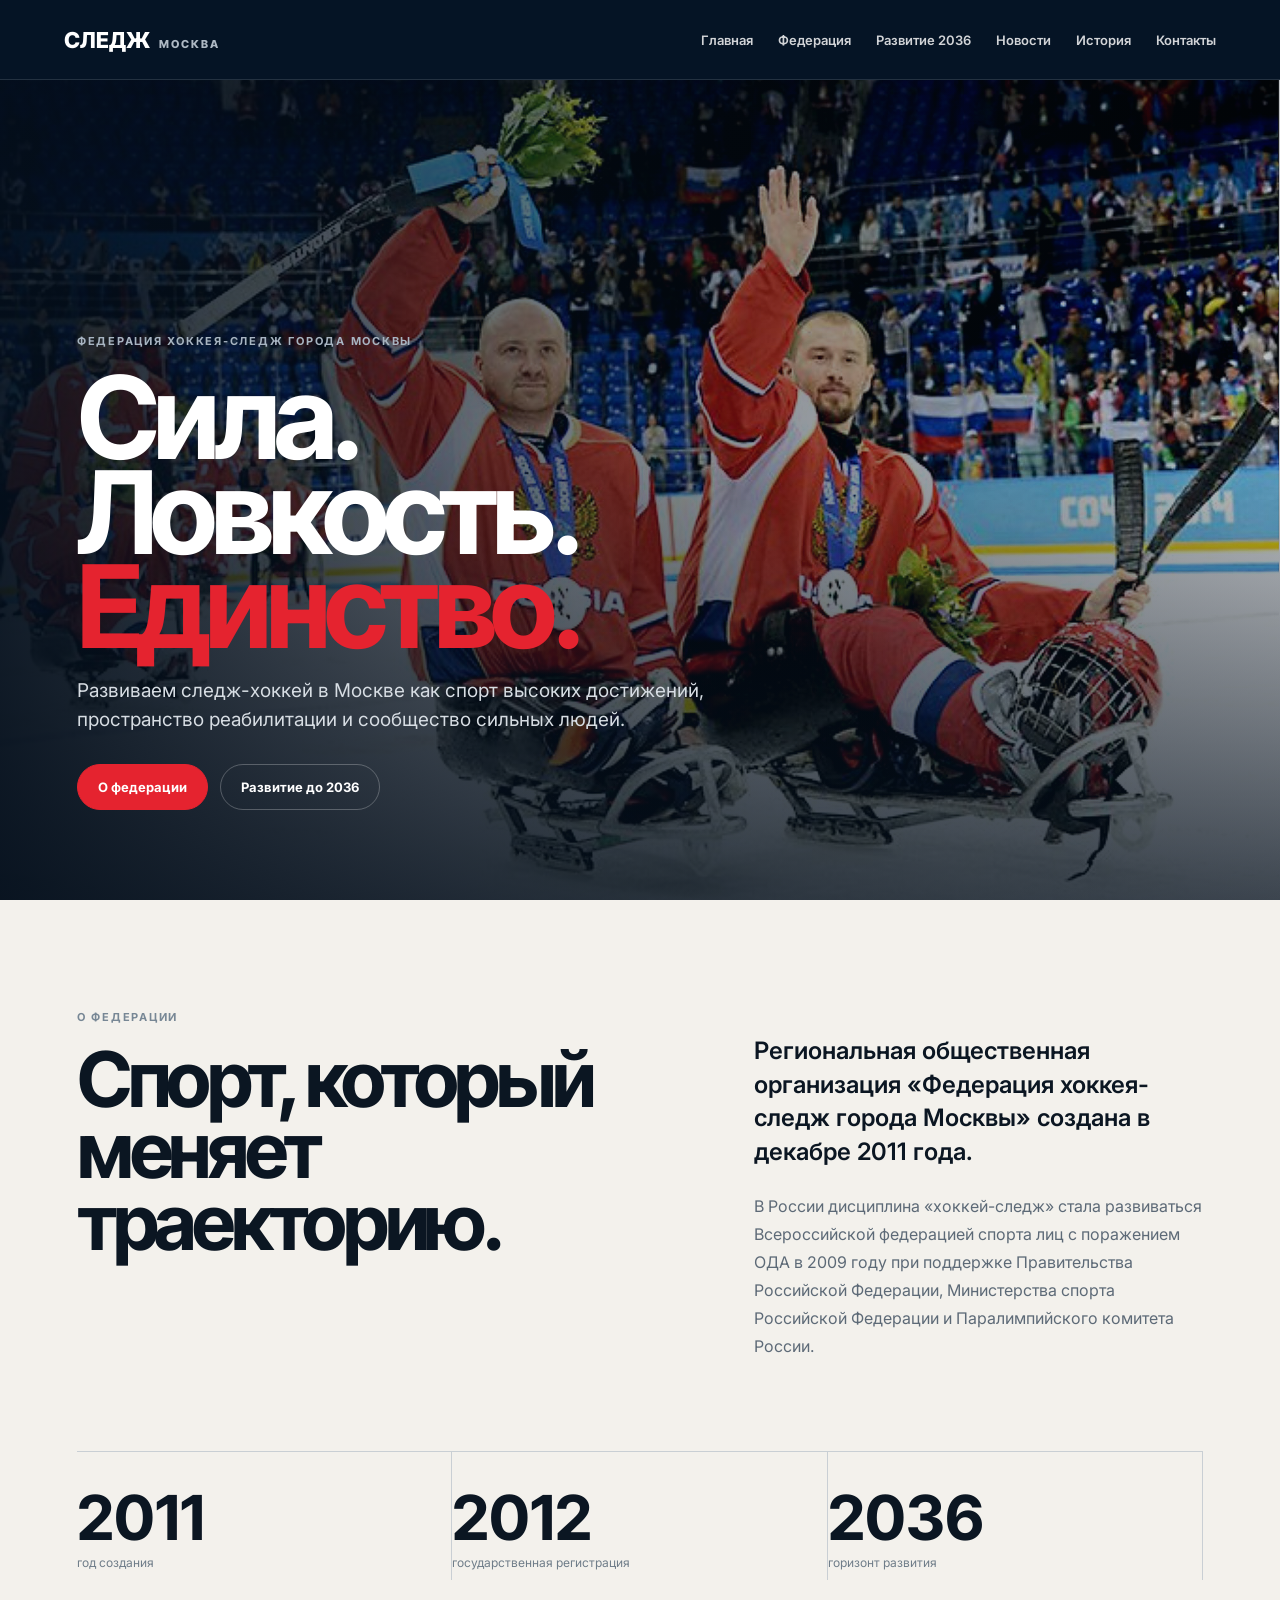
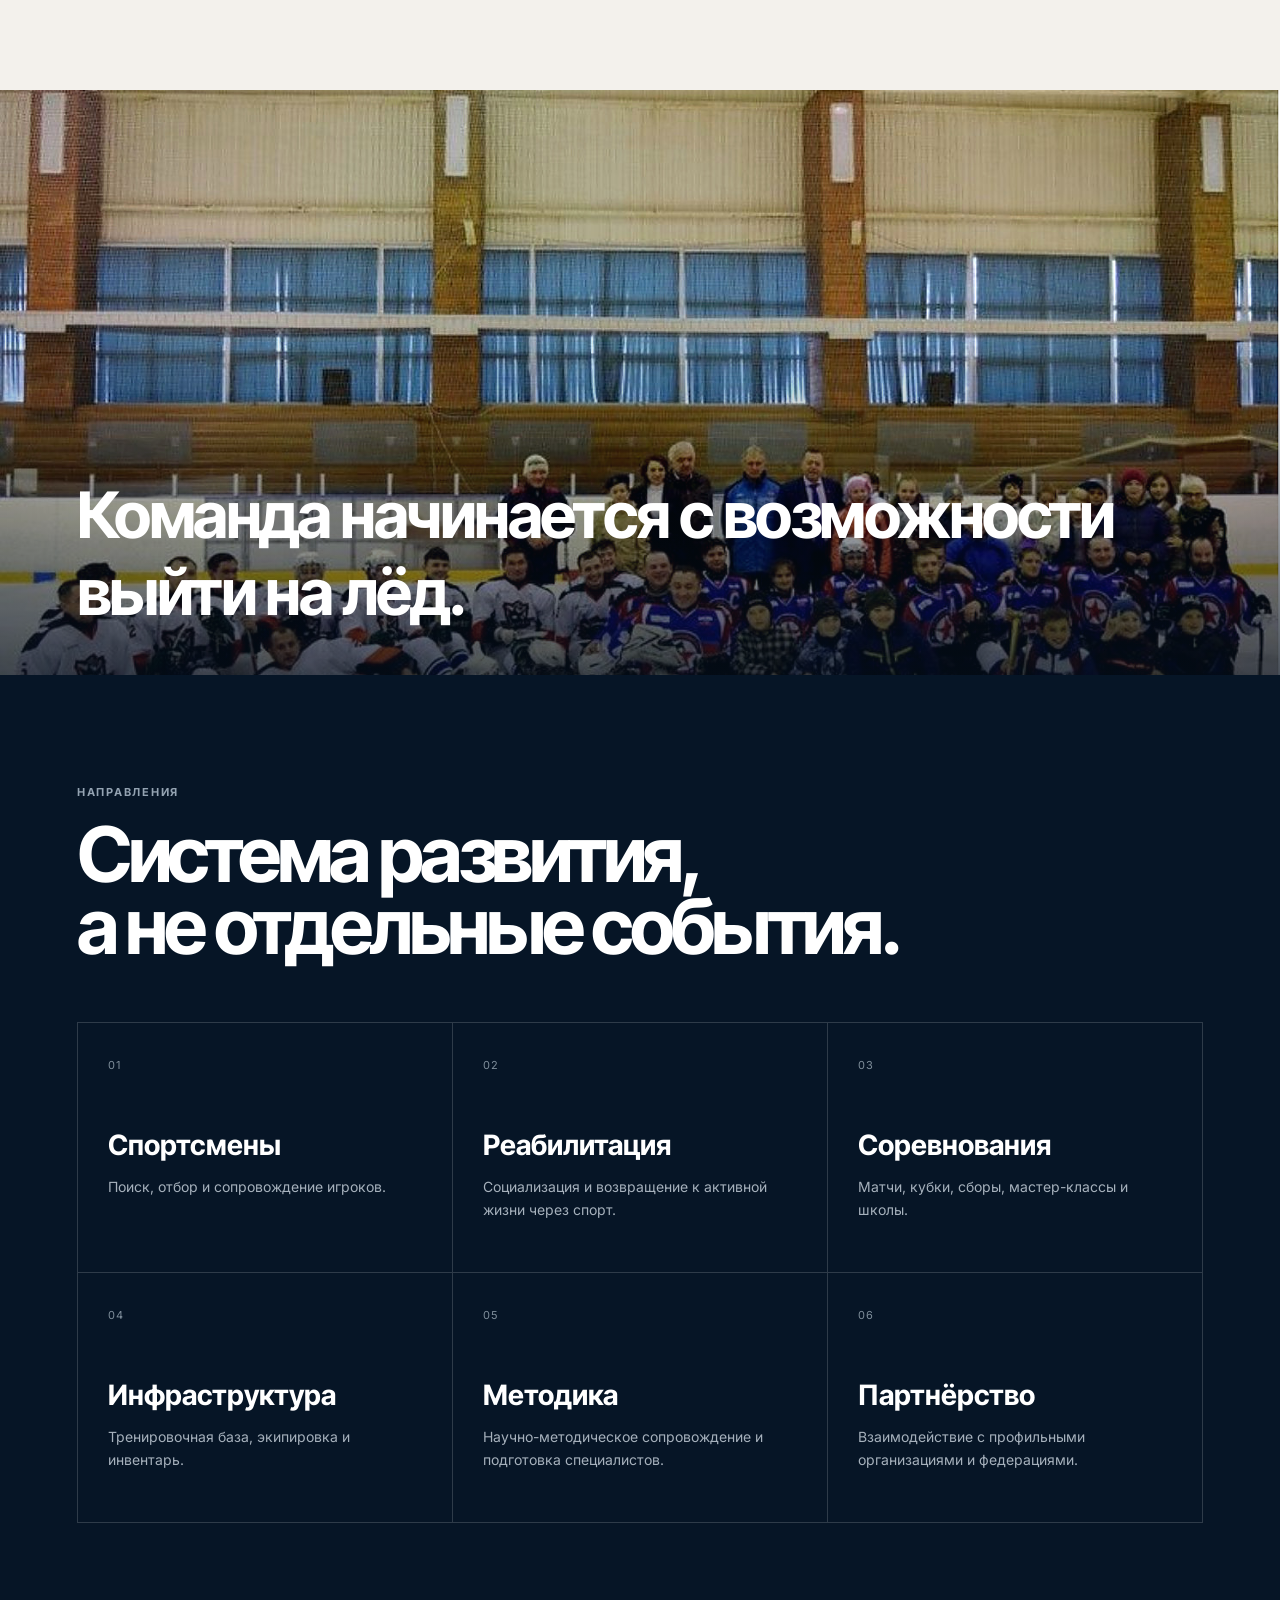
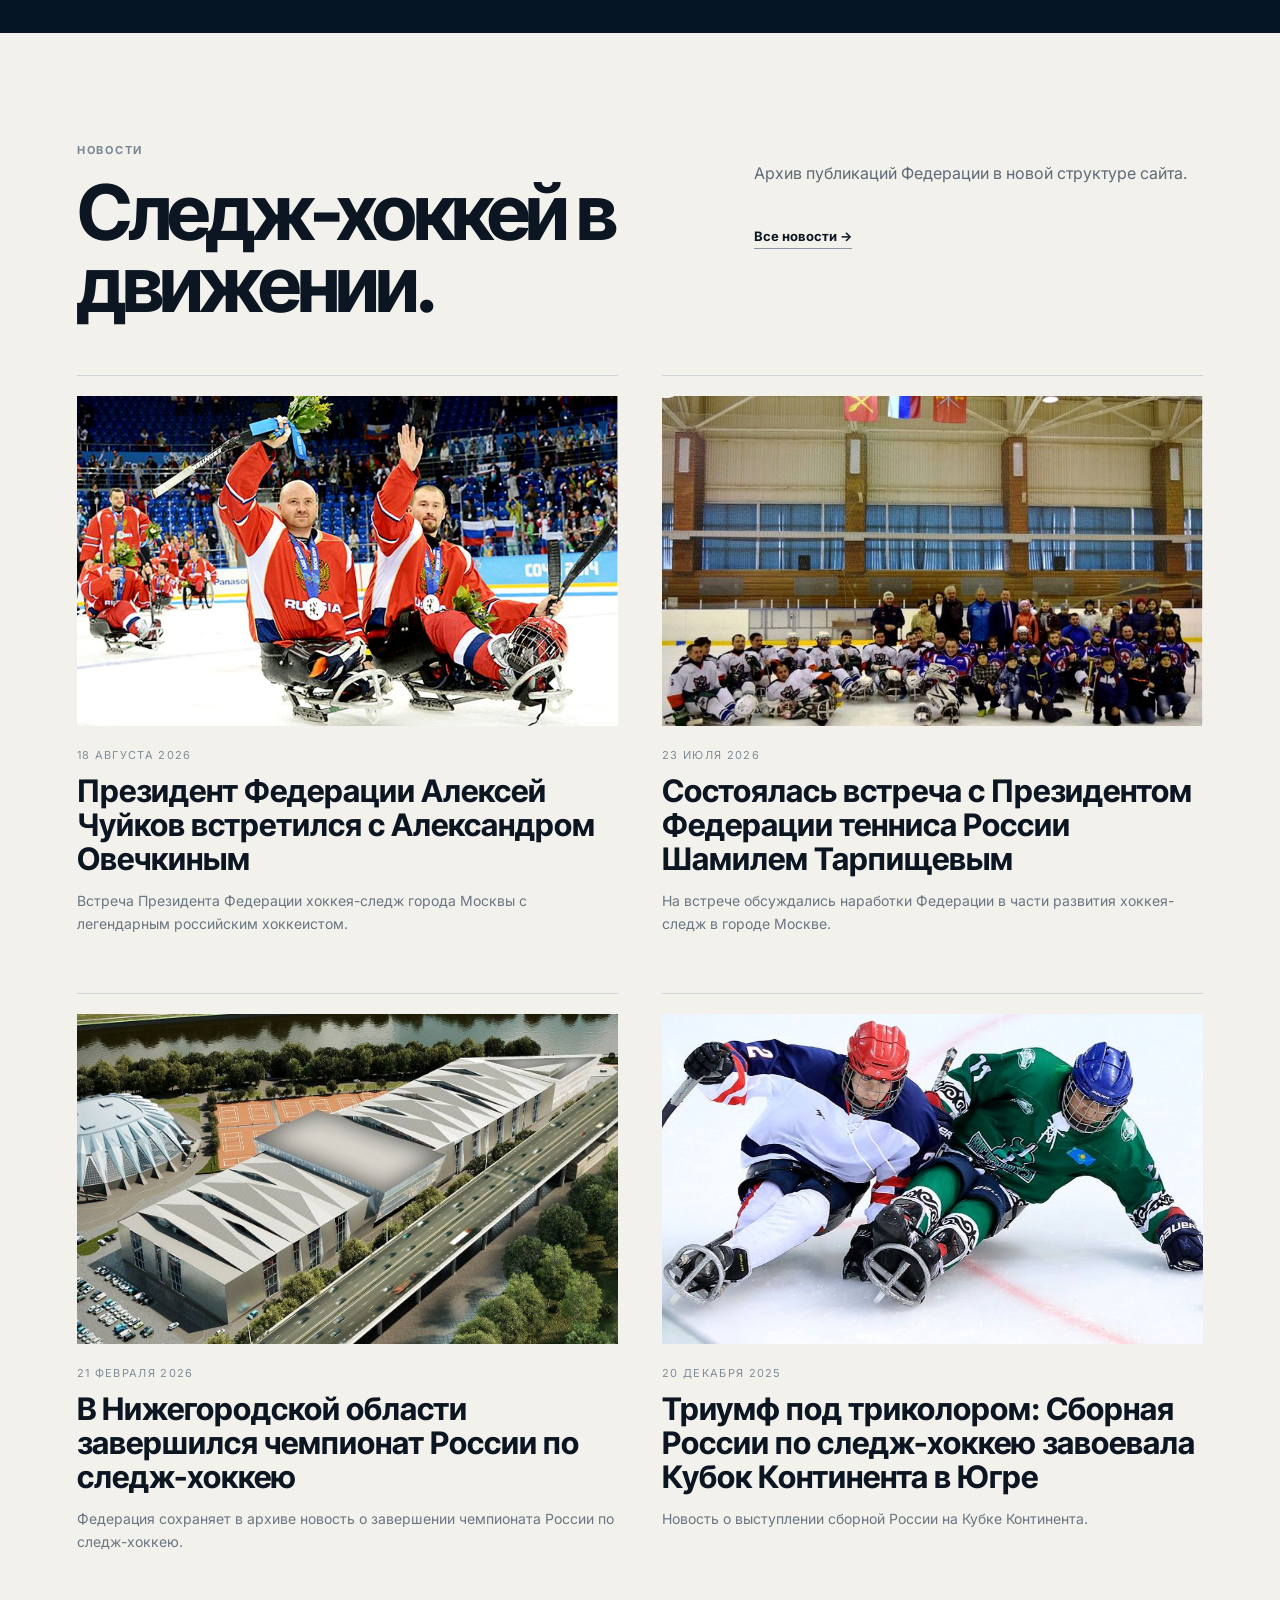
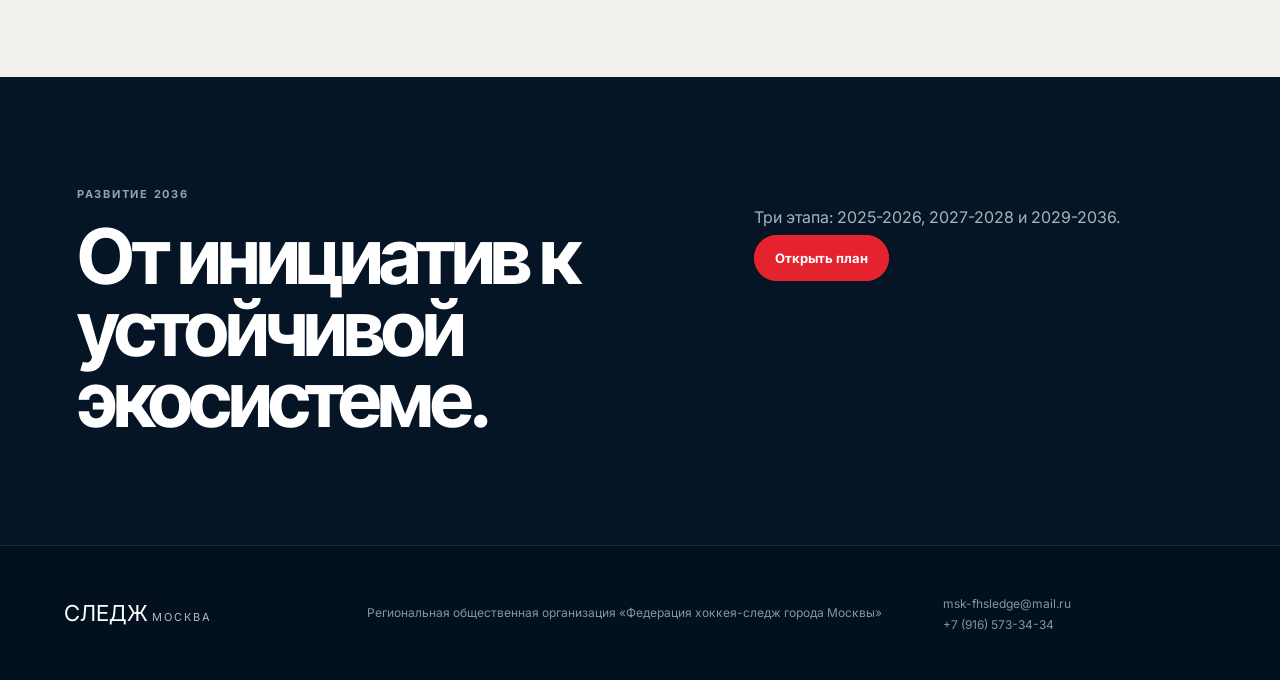
==== commit 3ec904e9: "Show latest August news on homepage" ====
--- a/index.html
+++ b/index.html
@@ -1 +1 @@
-<!doctype html><html lang="ru"><head><meta charset="utf-8"><meta name="viewport" content="width=device-width,initial-scale=1"><meta name="theme-color" content="#061526"><link rel="preconnect" href="https://fonts.googleapis.com"><link rel="preconnect" href="https://fonts.gstatic.com" crossorigin><link href="https://fonts.googleapis.com/css2?family=Inter:wght@400;500;600;700&family=Inter+Tight:wght@500;600;700;800&display=swap" rel="stylesheet"><link rel="stylesheet" href="style.css"><title>Федерация хоккея-следж города Москвы</title></head><body><header class="site-header"><a class="brand" href="index.html"><span class="brand-mark">СЛЕДЖ</span><span class="brand-sub">МОСКВА</span></a><button class="menu-toggle" aria-label="Открыть меню"><span></span><span></span></button><nav class="nav"><a href="index.html">Главная</a><a href="federation.html">Федерация</a><a href="development.html">Развитие 2036</a><a href="news.html">Новости</a><a href="history.html">История</a><a href="contacts.html">Контакты</a></nav></header><section class="hero"><img src="hero.jpeg" alt="Следж-хоккей"><div class="overlay"></div><div class="hero-inner"><div class="eyebrow">Федерация хоккея-следж города Москвы</div><h1>Сила.<br>Ловкость.<br><span>Единство.</span></h1><p>Развиваем следж-хоккей в Москве как спорт высоких достижений, пространство реабилитации и сообщество сильных людей.</p><div class="btns"><a class="btn red" href="federation.html">О федерации</a><a class="btn" href="development.html">Развитие до 2036</a></div></div></section><section class="section light"><div class="inner split"><div><div class="kicker">О федерации</div><h2>Спорт, который меняет траекторию.</h2></div><div><p class="lead">Региональная общественная организация «Федерация хоккея-следж города Москвы» создана в декабре 2011 года.</p><p class="bodycopy">В России дисциплина «хоккей-следж» стала развиваться Всероссийской федерацией спорта лиц с поражением ОДА в 2009 году при поддержке Правительства Российской Федерации, Министерства спорта Российской Федерации и Паралимпийского комитета России.</p></div></div><div class="inner stats"><div class="stat"><strong>2011</strong><span>год создания</span></div><div class="stat"><strong>2012</strong><span>государственная регистрация</span></div><div class="stat"><strong>2036</strong><span>горизонт развития</span></div></div></section><section class="band"><img src="team.jpeg" alt="Команда"><div class="band-text">Команда начинается с возможности выйти на лёд.</div></section><section class="section dark"><div class="inner"><div class="kicker">Направления</div><h2>Система развития,<br>а не отдельные события.</h2><div class="cards"><div class="card"><span class="meta">01</span><h3>Спортсмены</h3><p>Поиск, отбор и сопровождение игроков.</p></div><div class="card"><span class="meta">02</span><h3>Реабилитация</h3><p>Социализация и возвращение к активной жизни через спорт.</p></div><div class="card"><span class="meta">03</span><h3>Соревнования</h3><p>Матчи, кубки, сборы, мастер-классы и школы.</p></div><div class="card"><span class="meta">04</span><h3>Инфраструктура</h3><p>Тренировочная база, экипировка и инвентарь.</p></div><div class="card"><span class="meta">05</span><h3>Методика</h3><p>Научно-методическое сопровождение и подготовка специалистов.</p></div><div class="card"><span class="meta">06</span><h3>Партнёрство</h3><p>Взаимодействие с профильными организациями и федерациями.</p></div></div></div></section><section class="section light"><div class="inner"><div class="split"><div><div class="kicker">Новости</div><h2>Следж-хоккей в движении.</h2></div><div><p class="bodycopy">Архив публикаций Федерации в новой структуре сайта.</p><a class="source-link" href="news.html">Все новости →</a></div></div><div class="news-grid"><a class="news-card" href="news/meeting-tarpischev.html"><div class="thumb"><img src="team.jpeg" alt=""></div><div class="meta">23 июля 2026</div><h3>Состоялась встреча с Президентом Федерации тенниса России Шамилем Тарпищевым</h3><p>На встрече обсуждались наработки Федерации в части развития хоккея-следж в городе Москве.</p></a><a class="news-card" href="news/russian-championship-nizhny.html"><div class="thumb"><img src="arena.jpeg" alt=""></div><div class="meta">21 февраля 2026</div><h3>В Нижегородской области завершился чемпионат России по следж-хоккею</h3><p>Федерация сохраняет в архиве новость о завершении чемпионата России по следж-хоккею.</p></a><a class="news-card" href="news/continent-cup.html"><div class="thumb"><img src="action.jpeg" alt=""></div><div class="meta">20 декабря 2025</div><h3>Триумф под триколором: Сборная России по следж-хоккею завоевала Кубок Континента в Югре</h3><p>Новость о выступлении сборной России на Кубке Континента.</p></a><a class="news-card" href="news/heroes-in-sport.html"><div class="thumb"><img src="team.jpeg" alt=""></div><div class="meta">11 декабря 2025</div><h3>«Герои в бою - герои в спорте»: в Москве прошел матч следж-хоккеистов - ветеранов СВО</h3><p>Открытый товарищеский матч объединил команды, частично или полностью сформированные из ветеранов СВО.</p></a></div></div></section><section class="section dark"><div class="inner split"><div><div class="kicker">Развитие 2036</div><h2>От инициатив к устойчивой экосистеме.</h2></div><div><p class="bodycopy">Три этапа: 2025-2026, 2027-2028 и 2029-2036.</p><a class="btn red" href="development.html">Открыть план</a></div></div></section><footer class="footer"><div><span class="brand-mark">СЛЕДЖ</span> <span class="brand-sub">МОСКВА</span></div><p>Региональная общественная организация «Федерация хоккея-следж города Москвы»</p><div><a href="mailto:msk-fhsledge@mail.ru">msk-fhsledge@mail.ru</a><br><a href="tel:+79165733434">+7 (916) 573-34-34</a></div></footer><script src="script.js"></script></body></html>+<!doctype html><html lang="ru"><head><meta charset="utf-8"><meta name="viewport" content="width=device-width,initial-scale=1"><meta name="theme-color" content="#061526"><link rel="preconnect" href="https://fonts.googleapis.com"><link rel="preconnect" href="https://fonts.gstatic.com" crossorigin><link href="https://fonts.googleapis.com/css2?family=Inter:wght@400;500;600;700&family=Inter+Tight:wght@500;600;700;800&display=swap" rel="stylesheet"><link rel="stylesheet" href="style.css"><title>Федерация хоккея-следж города Москвы</title></head><body><header class="site-header"><a class="brand" href="index.html"><span class="brand-mark">СЛЕДЖ</span><span class="brand-sub">МОСКВА</span></a><button class="menu-toggle" aria-label="Открыть меню"><span></span><span></span></button><nav class="nav"><a href="index.html">Главная</a><a href="federation.html">Федерация</a><a href="development.html">Развитие 2036</a><a href="news.html">Новости</a><a href="history.html">История</a><a href="contacts.html">Контакты</a></nav></header><section class="hero"><img src="hero.jpeg" alt="Следж-хоккей"><div class="overlay"></div><div class="hero-inner"><div class="eyebrow">Федерация хоккея-следж города Москвы</div><h1>Сила.<br>Ловкость.<br><span>Единство.</span></h1><p>Развиваем следж-хоккей в Москве как спорт высоких достижений, пространство реабилитации и сообщество сильных людей.</p><div class="btns"><a class="btn red" href="federation.html">О федерации</a><a class="btn" href="development.html">Развитие до 2036</a></div></div></section><section class="section light"><div class="inner split"><div><div class="kicker">О федерации</div><h2>Спорт, который меняет траекторию.</h2></div><div><p class="lead">Региональная общественная организация «Федерация хоккея-следж города Москвы» создана в декабре 2011 года.</p><p class="bodycopy">В России дисциплина «хоккей-следж» стала развиваться Всероссийской федерацией спорта лиц с поражением ОДА в 2009 году при поддержке Правительства Российской Федерации, Министерства спорта Российской Федерации и Паралимпийского комитета России.</p></div></div><div class="inner stats"><div class="stat"><strong>2011</strong><span>год создания</span></div><div class="stat"><strong>2012</strong><span>государственная регистрация</span></div><div class="stat"><strong>2036</strong><span>горизонт развития</span></div></div></section><section class="band"><img src="team.jpeg" alt="Команда"><div class="band-text">Команда начинается с возможности выйти на лёд.</div></section><section class="section dark"><div class="inner"><div class="kicker">Направления</div><h2>Система развития,<br>а не отдельные события.</h2><div class="cards"><div class="card"><span class="meta">01</span><h3>Спортсмены</h3><p>Поиск, отбор и сопровождение игроков.</p></div><div class="card"><span class="meta">02</span><h3>Реабилитация</h3><p>Социализация и возвращение к активной жизни через спорт.</p></div><div class="card"><span class="meta">03</span><h3>Соревнования</h3><p>Матчи, кубки, сборы, мастер-классы и школы.</p></div><div class="card"><span class="meta">04</span><h3>Инфраструктура</h3><p>Тренировочная база, экипировка и инвентарь.</p></div><div class="card"><span class="meta">05</span><h3>Методика</h3><p>Научно-методическое сопровождение и подготовка специалистов.</p></div><div class="card"><span class="meta">06</span><h3>Партнёрство</h3><p>Взаимодействие с профильными организациями и федерациями.</p></div></div></div></section><section class="section light"><div class="inner"><div class="split"><div><div class="kicker">Новости</div><h2>Следж-хоккей в движении.</h2></div><div><p class="bodycopy">Архив публикаций Федерации в новой структуре сайта.</p><a class="source-link" href="news.html">Все новости →</a></div></div><div class="news-grid"><a class="news-card" href="news/chuikov-ovechkin.html"><div class="thumb"><img src="hero.jpeg" alt=""></div><div class="meta">18 августа 2026</div><h3>Президент Федерации Алексей Чуйков встретился с Александром Овечкиным</h3><p>Встреча Президента Федерации хоккея-следж города Москвы с легендарным российским хоккеистом.</p></a><a class="news-card" href="news/meeting-tarpischev.html"><div class="thumb"><img src="team.jpeg" alt=""></div><div class="meta">23 июля 2026</div><h3>Состоялась встреча с Президентом Федерации тенниса России Шамилем Тарпищевым</h3><p>На встрече обсуждались наработки Федерации в части развития хоккея-следж в городе Москве.</p></a><a class="news-card" href="news/russian-championship-nizhny.html"><div class="thumb"><img src="arena.jpeg" alt=""></div><div class="meta">21 февраля 2026</div><h3>В Нижегородской области завершился чемпионат России по следж-хоккею</h3><p>Федерация сохраняет в архиве новость о завершении чемпионата России по следж-хоккею.</p></a><a class="news-card" href="news/continent-cup.html"><div class="thumb"><img src="action.jpeg" alt=""></div><div class="meta">20 декабря 2025</div><h3>Триумф под триколором: Сборная России по следж-хоккею завоевала Кубок Континента в Югре</h3><p>Новость о выступлении сборной России на Кубке Континента.</p></a></div></div></section><section class="section dark"><div class="inner split"><div><div class="kicker">Развитие 2036</div><h2>От инициатив к устойчивой экосистеме.</h2></div><div><p class="bodycopy">Три этапа: 2025-2026, 2027-2028 и 2029-2036.</p><a class="btn red" href="development.html">Открыть план</a></div></div></section><footer class="footer"><div><span class="brand-mark">СЛЕДЖ</span> <span class="brand-sub">МОСКВА</span></div><p>Региональная общественная организация «Федерация хоккея-следж города Москвы»</p><div><a href="mailto:msk-fhsledge@mail.ru">msk-fhsledge@mail.ru</a><br><a href="tel:+79165733434">+7 (916) 573-34-34</a></div></footer><script src="script.js"></script></body></html>
--- a/style.css
+++ b/style.css
@@ -1,162 +1 @@
-:root{
-  --navy:#061526;
-  --navy2:#0a213b;
-  --paper:#f3f1ec;
-  --white:#ffffff;
-  --red:#e5232f;
-  --muted:#a9b4c0;
-  --ink:#0b1622;
-  --line:rgba(255,255,255,.17);
-  --max:1440px;
-}
-*{box-sizing:border-box}
-html{scroll-behavior:smooth}
-body{margin:0;background:var(--navy);color:var(--white);font-family:Inter,Arial,sans-serif;overflow-x:hidden}
-a{color:inherit;text-decoration:none}
-img{display:block;width:100%;height:100%;object-fit:cover}
-.site-header{position:fixed;z-index:1000;top:0;left:0;width:100%;height:88px;display:flex;align-items:center;justify-content:space-between;padding:0 4vw;border-bottom:1px solid rgba(255,255,255,.12);transition:.35s;background:linear-gradient(180deg,rgba(2,12,23,.7),rgba(2,12,23,0))}
-.site-header.scrolled{height:72px;background:rgba(6,21,38,.92);backdrop-filter:blur(18px)}
-.brand{display:flex;align-items:baseline;gap:10px;font-family:"Inter Tight",sans-serif;font-weight:800;letter-spacing:-.03em}
-.brand-mark{font-size:22px}.brand-sub{font-size:12px;letter-spacing:.18em;color:#bdc8d3}
-.nav{display:flex;gap:28px;font-size:13px;font-weight:600}
-.nav a{opacity:.82;transition:.25s}.nav a:hover{opacity:1;color:#fff}
-.menu-toggle{display:none;background:none;border:0;width:42px;height:42px;padding:8px}
-.menu-toggle span{display:block;height:1px;background:white;margin:8px 0}
-
-.hero{min-height:100vh;position:relative;display:flex;align-items:center;padding:140px 6vw 100px;overflow:hidden}
-.hero-media{position:absolute;inset:0 0 0 42%;z-index:0}
-.hero-media img{filter:saturate(.82) contrast(1.06)}
-.hero-shade{position:absolute;inset:0;background:linear-gradient(90deg,var(--navy) 0%,rgba(6,21,38,.78) 18%,rgba(6,21,38,.16) 62%,rgba(6,21,38,.42) 100%),linear-gradient(0deg,rgba(6,21,38,.75),transparent 50%)}
-.hero-content{position:relative;z-index:2;width:min(820px,66vw)}
-.eyebrow,.kicker{text-transform:uppercase;letter-spacing:.15em;font-size:12px;font-weight:700;color:#bac5d0}
-.hero h1{font-family:"Inter Tight",sans-serif;font-size:clamp(72px,9.3vw,160px);line-height:.77;letter-spacing:-.065em;margin:28px 0 34px;text-transform:uppercase}
-.hero h1 span{color:var(--red)}
-.hero-lead{max-width:650px;font-size:19px;line-height:1.55;color:#d4dbe2}
-.hero-actions{display:flex;gap:12px;margin-top:34px}
-.btn{padding:15px 22px;border-radius:999px;font-size:13px;font-weight:700;border:1px solid rgba(255,255,255,.25)}
-.btn-primary{background:var(--red);border-color:var(--red)}
-.btn-ghost{background:rgba(255,255,255,.05);backdrop-filter:blur(8px)}
-.hero-bottom{position:absolute;z-index:2;bottom:30px;left:6vw;right:6vw;display:grid;grid-template-columns:1fr 1fr 1fr;font-size:11px;text-transform:uppercase;letter-spacing:.13em;color:#a9b4c0}.hero-bottom span:nth-child(2){text-align:center}.scroll-note{text-align:right}
-
-.section-light{background:var(--paper);color:var(--ink)}
-.section-dark{background:var(--navy);color:white}
-.statement,.directions,.development,.news,.history,.leadership{padding:120px 6vw;position:relative}
-.section-number{position:absolute;right:6vw;top:40px;font-family:"Inter Tight";font-size:13px;color:#7a8793}
-.statement-grid{max-width:var(--max);margin:auto;display:grid;grid-template-columns:1.05fr .75fr;gap:10vw;align-items:start}
-.kicker{color:#7a8793;margin-bottom:24px}
-.section-dark .kicker{color:#96a6b6}
-h2{font-family:"Inter Tight",sans-serif;font-size:clamp(48px,6.5vw,104px);line-height:.92;letter-spacing:-.055em;margin:0}
-.statement-copy{padding-top:68px;max-width:610px}
-.statement-copy p{font-size:16px;line-height:1.7;color:#526170}
-.statement-copy .lead{font-size:25px;line-height:1.35;color:var(--ink);font-weight:600}
-.text-link{display:inline-block;margin-top:20px;font-weight:700;font-size:13px;border-bottom:1px solid #8793a0;padding-bottom:5px}
-.text-link.inverse{border-color:#5d6b79}
-.facts{max-width:var(--max);margin:100px auto 0;display:grid;grid-template-columns:repeat(3,1fr);border-top:1px solid #cdd2d6}
-.facts article{padding:28px 30px 8px 0;border-right:1px solid #cdd2d6}
-.facts article:last-child{border-right:0;padding-left:30px}
-.facts strong{display:block;font-family:"Inter Tight";font-size:72px;letter-spacing:-.05em}
-.facts span{font-size:13px;color:#657381}
-
-.image-break{height:78vh;min-height:650px;position:relative}
-.image-break:after{content:"";position:absolute;inset:0;background:linear-gradient(0deg,rgba(4,13,23,.8),transparent 55%)}
-.image-break-caption{position:absolute;z-index:2;left:6vw;right:6vw;bottom:55px;display:flex;justify-content:space-between;align-items:end}
-.image-break-caption span{text-transform:uppercase;font-size:11px;letter-spacing:.15em;color:#c4ced8}
-.image-break-caption strong{max-width:750px;text-align:right;font-family:"Inter Tight";font-size:clamp(32px,4.5vw,70px);line-height:.95;letter-spacing:-.04em}
-
-.section-head{max-width:var(--max);margin:auto;display:grid;grid-template-columns:1fr .45fr;gap:8vw;align-items:end}
-.section-head>p{font-size:16px;line-height:1.65;color:#9facb8;margin:0 0 10px}
-.section-light .section-head>p{color:#667381}
-.direction-grid{max-width:var(--max);margin:80px auto 0;display:grid;grid-template-columns:repeat(3,1fr);border-top:1px solid var(--line);border-left:1px solid var(--line)}
-.direction-card{min-height:300px;padding:34px;border-right:1px solid var(--line);border-bottom:1px solid var(--line);transition:.35s}
-.direction-card:hover{background:#0b2440;transform:translateY(-4px)}
-.direction-card>span{font-size:11px;color:#778899}
-.direction-card h3{font-family:"Inter Tight";font-size:32px;margin:60px 0 14px;letter-spacing:-.03em}
-.direction-card p{color:#9facb8;line-height:1.6;font-size:14px;max-width:340px}
-
-.feature-split{display:grid;grid-template-columns:1.08fr .92fr;min-height:850px;background:#e7e9eb;color:var(--ink)}
-.feature-image{min-height:700px}
-.feature-copy{padding:11vw 7vw;display:flex;flex-direction:column;justify-content:center}
-.feature-copy h2{font-size:clamp(48px,5.3vw,82px)}
-.feature-copy>p{margin-top:34px;color:#526170;line-height:1.7;max-width:600px}
-.feature-line{height:1px;background:#c2c7cc;margin:60px 0 20px}
-.feature-quote{font-family:"Inter Tight";font-size:28px!important;color:var(--ink)!important;font-weight:700}
-
-.timeline{max-width:var(--max);margin:90px auto 0;display:grid;grid-template-columns:repeat(3,1fr);position:relative;padding-top:35px}
-.timeline-line{position:absolute;top:10px;left:0;right:0;height:2px;background:#d2d6d9}
-.timeline article{padding:30px 50px 20px 0;position:relative}
-.timeline article:before{content:"";position:absolute;width:12px;height:12px;border-radius:50%;background:var(--red);top:-30px;left:0;box-shadow:0 0 0 7px var(--paper)}
-.year{font-family:"Inter Tight";font-size:14px;font-weight:800;color:var(--red)}
-.timeline h3{font-family:"Inter Tight";font-size:28px;margin:16px 0 12px}
-.timeline p{font-size:14px;line-height:1.65;color:#667381}
-.strategy-banner{max-width:var(--max);margin:70px auto 0;background:var(--navy);color:white;padding:38px 42px;display:flex;justify-content:space-between;align-items:center;transition:.3s}
-.strategy-banner:hover{background:#0a213b}
-.strategy-banner span{display:block;font-size:11px;text-transform:uppercase;letter-spacing:.15em;color:#8fa0b0}
-.strategy-banner strong{display:block;font-family:"Inter Tight";font-size:32px;margin-top:8px}
-.strategy-arrow{font-size:34px!important;color:white!important}
-
-.news-grid{max-width:var(--max);margin:70px auto 0;display:grid;grid-template-columns:1.15fr .85fr;gap:60px}
-.news-image{height:420px;overflow:hidden}
-.news-main img{transition:transform .7s}.news-main:hover img{transform:scale(1.035)}
-.news-meta{font-size:11px;letter-spacing:.12em;text-transform:uppercase;color:#8090a1;margin-top:25px}
-.news-main h3,.news-card h3{font-family:"Inter Tight";letter-spacing:-.03em}
-.news-main h3{font-size:42px;line-height:1.08;margin:14px 0}
-.news-side{border-top:1px solid var(--line)}
-.news-card{padding:30px 0 40px;border-bottom:1px solid var(--line)}
-.news-card .news-meta{margin-top:0}
-.news-card h3{font-size:29px;line-height:1.15;margin:15px 0}
-.news-card span{font-size:13px;color:#8998a7}
-
-.history-layout{max-width:var(--max);margin:auto;display:grid;grid-template-columns:.8fr 1.2fr;gap:9vw}
-.history-list{border-top:1px solid #cdd2d6}
-.history-list article{padding:30px 0;border-bottom:1px solid #cdd2d6;display:grid;grid-template-columns:150px 1fr;gap:30px}
-.history-list span{font-size:11px;letter-spacing:.12em;color:#71808e}
-.history-list h3{font-family:"Inter Tight";font-size:30px;line-height:1.15;margin:0;letter-spacing:-.03em}
-
-.people-grid{max-width:var(--max);margin:75px auto 0;display:grid;grid-template-columns:repeat(3,1fr);border-top:1px solid var(--line)}
-.person{padding:30px 40px 60px 0;border-right:1px solid var(--line);min-height:260px}
-.person:nth-child(n+2){padding-left:40px}
-.person:last-child{border-right:0}
-.person span{font-size:11px;text-transform:uppercase;letter-spacing:.1em;color:#7f90a1}
-.person h3{font-family:"Inter Tight";font-size:35px;line-height:1.05;margin:65px 0 0;letter-spacing:-.04em}
-
-.contact-hero{min-height:760px;position:relative;display:flex;align-items:center;padding:110px 6vw}
-.contact-hero>img{position:absolute;inset:0}
-.contact-overlay{position:absolute;inset:0;background:linear-gradient(90deg,rgba(4,15,28,.96),rgba(4,15,28,.68) 48%,rgba(4,15,28,.35))}
-.contact-inner{position:relative;z-index:2;max-width:var(--max);width:100%;margin:auto}
-.contact-inner h2{font-size:clamp(70px,9vw,140px)}
-.contact-grid{margin-top:70px;display:grid;grid-template-columns:1fr 1fr 1.5fr;gap:40px;max-width:1050px}
-.contact-grid span{font-size:10px;text-transform:uppercase;letter-spacing:.15em;color:#8fa0b1;display:block;margin-bottom:10px}
-.contact-grid a,.contact-grid p{font-family:"Inter Tight";font-size:22px;margin:0;line-height:1.3}
-.socials{display:flex;gap:24px;margin-top:55px;font-size:13px;font-weight:700}
-
-footer{background:#03101e;min-height:180px;padding:45px 6vw;display:grid;grid-template-columns:1fr 2fr auto;align-items:center;gap:30px;border-top:1px solid rgba(255,255,255,.1)}
-footer p{font-size:12px;line-height:1.6;color:#7f90a1;max-width:520px}
-footer>a:last-child{font-size:12px;color:#a8b4c0}
-
-.reveal{opacity:0;transform:translateY(28px);transition:opacity .75s ease,transform .75s ease}
-.reveal.visible{opacity:1;transform:none}
-
-@media(max-width:980px){
-  .site-header{height:72px}.menu-toggle{display:block;z-index:1002}
-  .nav{position:fixed;inset:0;background:var(--navy);display:flex;flex-direction:column;justify-content:center;align-items:center;gap:24px;font-family:"Inter Tight";font-size:34px;transform:translateY(-100%);transition:.4s}
-  .nav.open{transform:none}
-  .hero{padding:120px 5vw 90px;align-items:flex-end}.hero-media{inset:0}.hero-shade{background:linear-gradient(0deg,var(--navy) 0%,rgba(6,21,38,.45) 65%,rgba(6,21,38,.2))}
-  .hero-content{width:100%}.hero h1{font-size:clamp(64px,18vw,120px)}.hero-lead{font-size:16px;max-width:90%}
-  .hero-bottom{left:5vw;right:5vw}.hero-bottom span:nth-child(2){display:none}.hero-bottom{grid-template-columns:1fr 1fr}
-  .statement,.directions,.development,.news,.history,.leadership{padding:85px 5vw}
-  .statement-grid,.section-head,.history-layout{grid-template-columns:1fr;gap:40px}.statement-copy{padding-top:0}
-  .facts{margin-top:60px}.facts strong{font-size:50px}.direction-grid{grid-template-columns:repeat(2,1fr)}
-  .feature-split{grid-template-columns:1fr}.feature-image{height:65vh}.feature-copy{padding:80px 5vw}
-  .timeline{grid-template-columns:1fr;gap:0;padding-left:20px}.timeline-line{top:0;bottom:0;left:0;width:2px;height:auto}.timeline article{padding:20px 0 45px 35px}.timeline article:before{top:24px;left:-26px}
-  .news-grid{grid-template-columns:1fr}.people-grid{grid-template-columns:1fr}.person,.person:nth-child(n+2){padding:30px 0;border-right:0;border-bottom:1px solid var(--line)}
-  .contact-grid{grid-template-columns:1fr 1fr}.contact-grid>div:last-child{grid-column:1/-1}
-  footer{grid-template-columns:1fr}
-}
-@media(max-width:620px){
-  .hero h1{font-size:17vw}.hero-actions{flex-direction:column;align-items:flex-start}.hero-bottom{display:none}
-  .facts{grid-template-columns:1fr}.facts article,.facts article:last-child{border-right:0;border-bottom:1px solid #cdd2d6;padding:20px 0}
-  .image-break{height:70vh;min-height:520px}.image-break-caption{display:block}.image-break-caption strong{display:block;text-align:left;margin-top:12px;font-size:36px}
-  .direction-grid{grid-template-columns:1fr}.direction-card{min-height:240px}
-  .news-image{height:300px}.news-main h3{font-size:32px}.history-list article{grid-template-columns:1fr;gap:10px}
-  .contact-grid{grid-template-columns:1fr}.contact-grid>div:last-child{grid-column:auto}.contact-inner h2{font-size:78px}
-}
+:root{--n:#061526;--n2:#0a213b;--p:#f3f1ec;--w:#fff;--r:#e5232f;--i:#0b1622;--m:#8796a5;--line:rgba(255,255,255,.16);--max:1420px}*{box-sizing:border-box}html{scroll-behavior:smooth}body{margin:0;font-family:Inter,Arial,sans-serif;background:var(--n);color:#fff}a{color:inherit;text-decoration:none}img{display:block;width:100%;height:100%;object-fit:cover}.site-header{height:80px;position:sticky;top:0;z-index:1000;display:flex;align-items:center;justify-content:space-between;padding:0 5vw;background:rgba(6,21,38,.94);backdrop-filter:blur(18px);border-bottom:1px solid rgba(255,255,255,.12)}.brand{display:flex;gap:9px;align-items:baseline;font-family:"Inter Tight";font-weight:800}.brand-mark{font-size:22px}.brand-sub{font-size:11px;letter-spacing:.18em;color:#aeb9c4}.nav{display:flex;gap:25px;font-size:13px;font-weight:600}.nav a{opacity:.82}.nav a:hover{opacity:1}.menu-toggle{display:none;background:none;border:0}.menu-toggle span{display:block;width:28px;height:1px;background:#fff;margin:7px}.hero{min-height:calc(100vh - 80px);position:relative;display:flex;align-items:flex-end;padding:9vw 6vw 7vw;overflow:hidden}.hero>img{position:absolute;inset:0}.overlay{position:absolute;inset:0;background:linear-gradient(90deg,rgba(4,15,28,.93),rgba(4,15,28,.45) 58%,rgba(4,15,28,.25)),linear-gradient(0deg,rgba(4,15,28,.7),transparent 55%)}.hero-inner{position:relative;z-index:2;max-width:1000px}.eyebrow,.kicker{font-size:11px;text-transform:uppercase;letter-spacing:.16em;color:#a8b5c2;font-weight:700}.hero h1,.page-hero h1,h2{font-family:"Inter Tight";letter-spacing:-.055em}.hero h1{font-size:clamp(70px,9vw,145px);line-height:.82;margin:22px 0}.hero h1 span{color:var(--r)}.hero p{font-size:19px;line-height:1.55;max-width:680px;color:#d7dde3}.btns{display:flex;gap:12px;margin-top:30px}.btn{padding:14px 20px;border-radius:999px;border:1px solid rgba(255,255,255,.25);font-size:13px;font-weight:700}.btn.red{background:var(--r);border-color:var(--r)}.section{padding:110px 6vw}.light{background:var(--p);color:var(--i)}.dark{background:var(--n);color:#fff}.inner{max-width:var(--max);margin:auto}.split{display:grid;grid-template-columns:1fr .8fr;gap:9vw}.kicker{color:#778795;margin-bottom:20px}.dark .kicker{color:#94a3b2}h2{font-size:clamp(48px,6vw,94px);line-height:.93;margin:0}.lead{font-size:24px;line-height:1.4;font-weight:600}.bodycopy{font-size:16px;line-height:1.75;color:#5d6a77}.dark .bodycopy{color:#a8b3bd}.stats{display:grid;grid-template-columns:repeat(3,1fr);border-top:1px solid #c9cfd4;margin-top:75px}.stat{padding:28px 25px 10px 0;border-right:1px solid #c9cfd4}.stat strong{font-family:"Inter Tight";font-size:62px}.stat span{display:block;color:#6f7d89;font-size:12px}.cards{display:grid;grid-template-columns:repeat(3,1fr);margin-top:60px;border-top:1px solid var(--line);border-left:1px solid var(--line)}.card{padding:30px;min-height:250px;border-right:1px solid var(--line);border-bottom:1px solid var(--line)}.card h3{font-family:"Inter Tight";font-size:28px;margin:55px 0 12px}.card p{font-size:14px;line-height:1.6;color:#a6b1bc}.band{height:65vh;min-height:520px;position:relative}.band:after{content:"";position:absolute;inset:0;background:linear-gradient(0deg,rgba(4,15,28,.72),transparent 60%)}.band-text{position:absolute;z-index:2;bottom:45px;left:6vw;right:6vw;font-family:"Inter Tight";font-size:clamp(35px,5vw,72px);font-weight:700;letter-spacing:-.04em}.page-hero{padding:120px 6vw 70px;background:var(--n2)}.page-hero .inner{max-width:var(--max)}.page-hero h1{font-size:clamp(60px,8vw,120px);line-height:.9;margin:20px 0 0}.page-hero p{max-width:700px;color:#aeb9c4;line-height:1.65}.news-grid{display:grid;grid-template-columns:repeat(2,1fr);gap:44px;margin-top:55px}.news-card{border-top:1px solid #ccd2d7;padding-top:20px}.light .news-card{color:var(--i)}.news-card .thumb{height:330px;overflow:hidden;margin-bottom:22px}.news-card img{transition:.5s}.news-card:hover img{transform:scale(1.03)}.meta{font-size:11px;letter-spacing:.12em;text-transform:uppercase;color:#7e8d9a}.news-card h3{font-family:"Inter Tight";font-size:31px;line-height:1.1;margin:12px 0}.news-card p{color:#687683;line-height:1.6;font-size:14px}.article{background:var(--p);color:var(--i)}.article-head{padding:110px 6vw 50px}.article-head .inner{max-width:980px}.article-head h1{font-family:"Inter Tight";font-size:clamp(50px,7vw,92px);line-height:.94;letter-spacing:-.05em;margin:18px 0}.article-media{max-width:1180px;height:620px;margin:0 auto}.article-body{max-width:820px;margin:auto;padding:65px 6vw 110px}.article-body p{font-size:18px;line-height:1.75;color:#42515e}.source-link{display:inline-block;margin-top:25px;font-size:13px;font-weight:700;border-bottom:1px solid #8b98a4;padding-bottom:4px}.people{display:grid;grid-template-columns:repeat(3,1fr);gap:25px;margin-top:60px}.person-photo{height:430px;background:#10253c;overflow:hidden}.person h3{font-family:"Inter Tight";font-size:30px;margin:15px 0 8px}.person p{font-size:12px;color:#7c8a97}.timeline{margin-top:70px;border-top:2px solid #d3d7da;display:grid;grid-template-columns:repeat(3,1fr)}.stage{padding:35px 50px 20px 0}.stage .year{color:var(--r);font-weight:800}.stage h3{font-family:"Inter Tight";font-size:30px}.stage p{color:#667481;line-height:1.65}.history-grid{display:grid;grid-template-columns:repeat(3,1fr);gap:30px;margin-top:55px}.history-item .photo{height:300px;background:#d9dde0}.history-item h3{font-family:"Inter Tight";font-size:26px;line-height:1.1}.history-item p{color:#71808c;font-size:12px}.contact-grid{display:grid;grid-template-columns:repeat(3,1fr);gap:40px;margin-top:55px}.contact-grid span{font-size:10px;text-transform:uppercase;letter-spacing:.14em;color:#8e9dab;display:block;margin-bottom:12px}.contact-grid a,.contact-grid p{font-family:"Inter Tight";font-size:24px;line-height:1.3;margin:0}.footer{padding:45px 5vw;background:#03101e;border-top:1px solid rgba(255,255,255,.1);display:grid;grid-template-columns:1fr 2fr 1fr;gap:30px;align-items:center}.footer p,.footer a{font-size:12px;color:#8595a4;line-height:1.6}.notice{padding:14px 18px;border-left:3px solid var(--r);background:#fff;color:#465462;font-size:13px;line-height:1.6;margin-top:28px}@media(max-width:900px){.menu-toggle{display:block}.nav{position:fixed;inset:80px 0 0;background:var(--n);display:none;flex-direction:column;align-items:center;justify-content:center;font-family:"Inter Tight";font-size:28px}.nav.open{display:flex}.split,.news-grid,.people,.history-grid,.contact-grid{grid-template-columns:1fr}.cards{grid-template-columns:1fr 1fr}.timeline{grid-template-columns:1fr}.article-media{height:50vw;min-height:320px}.footer{grid-template-columns:1fr}.stats{grid-template-columns:1fr}.stat{border-right:0;border-bottom:1px solid #c9cfd4}}@media(max-width:600px){.site-header{padding:0 4vw}.hero{padding:100px 5vw 70px}.section{padding:80px 5vw}.cards{grid-template-columns:1fr}.page-hero{padding:90px 5vw 50px}.news-card .thumb{height:250px}.people .person-photo{height:360px}.btns{flex-direction:column;align-items:flex-start}}
